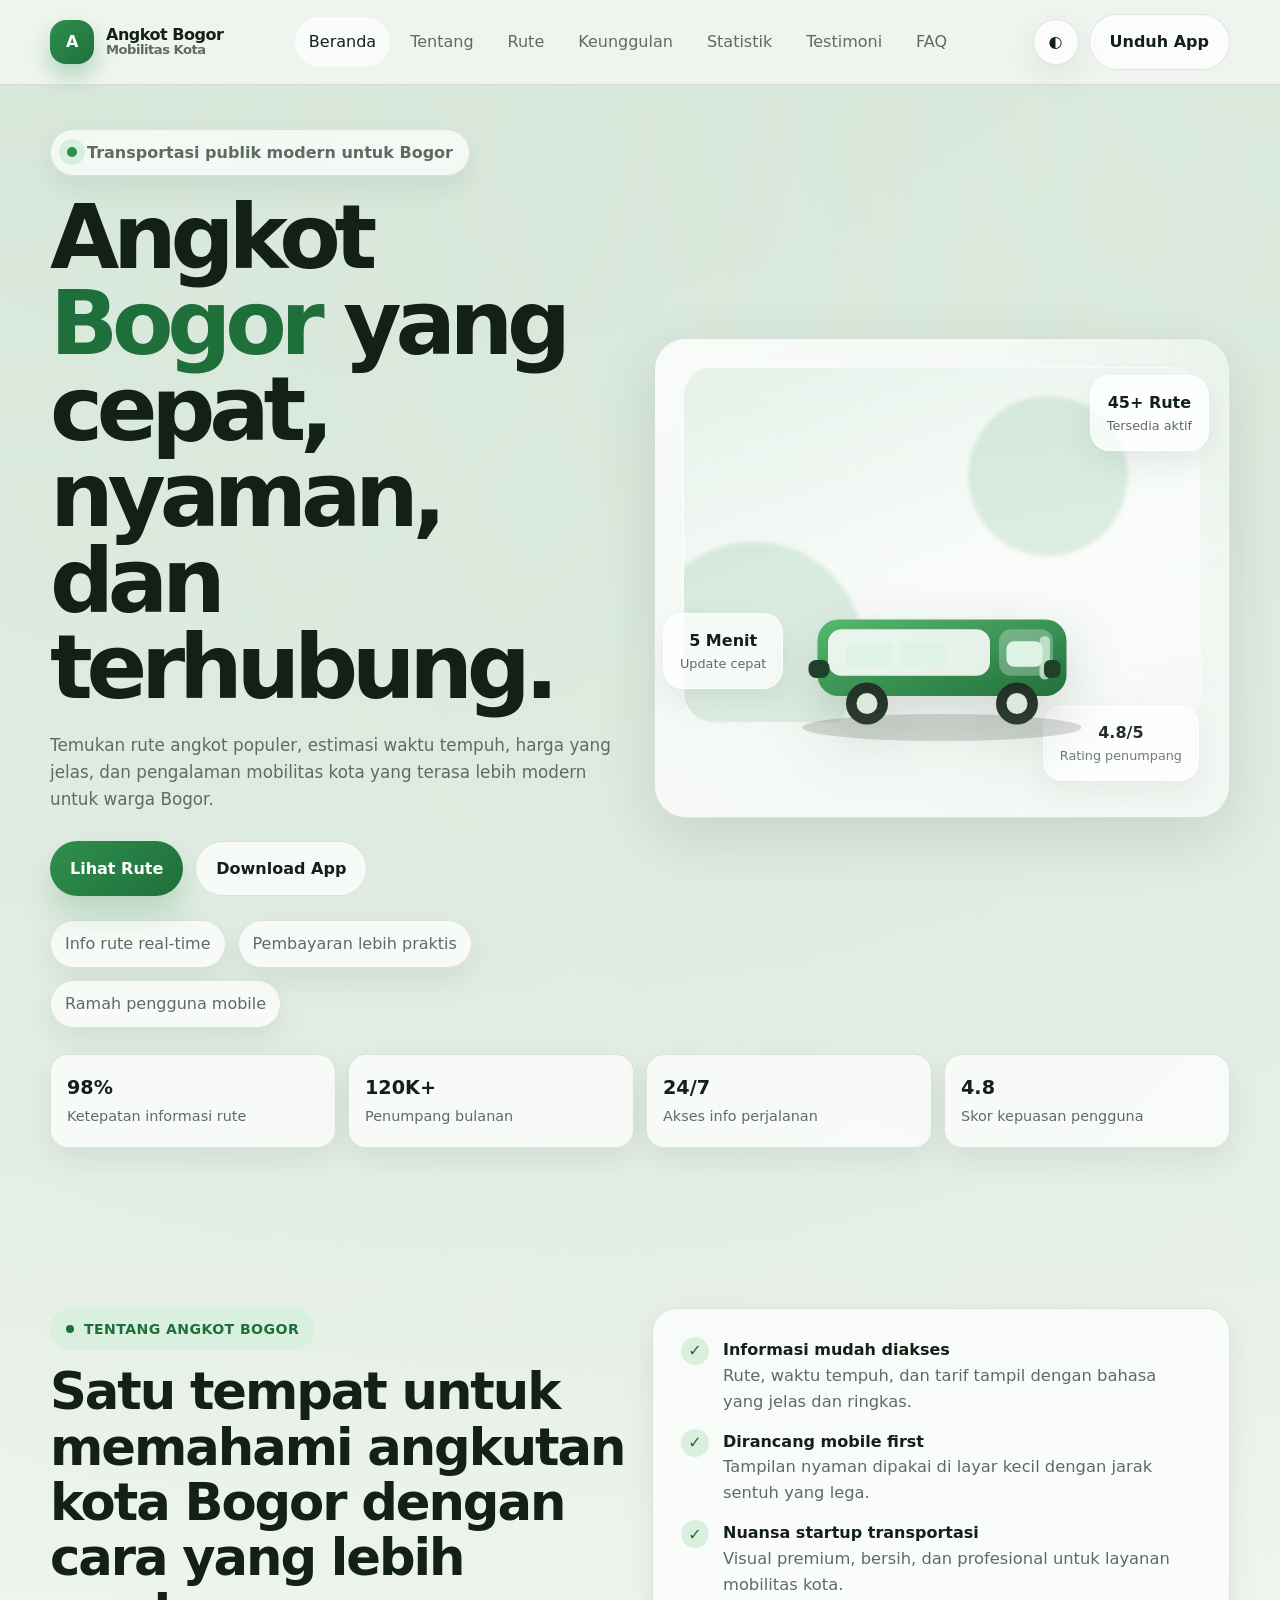
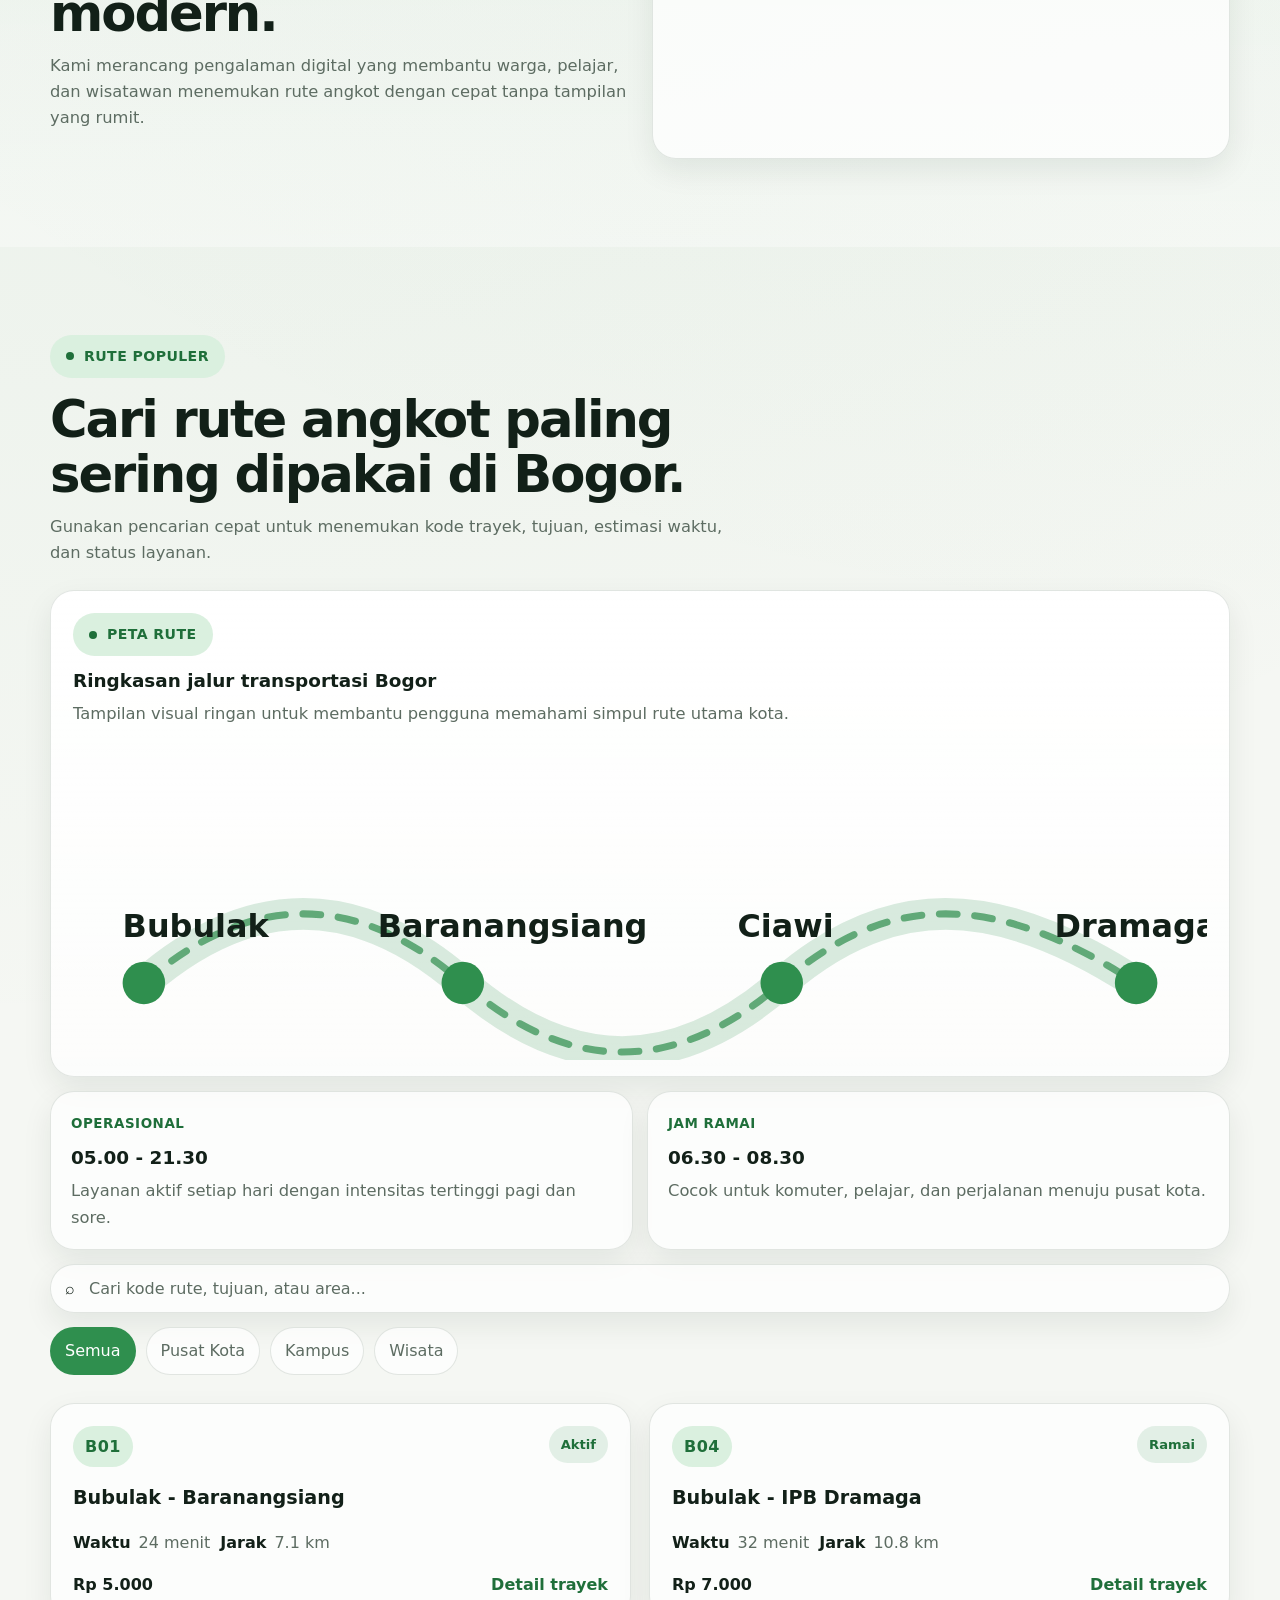
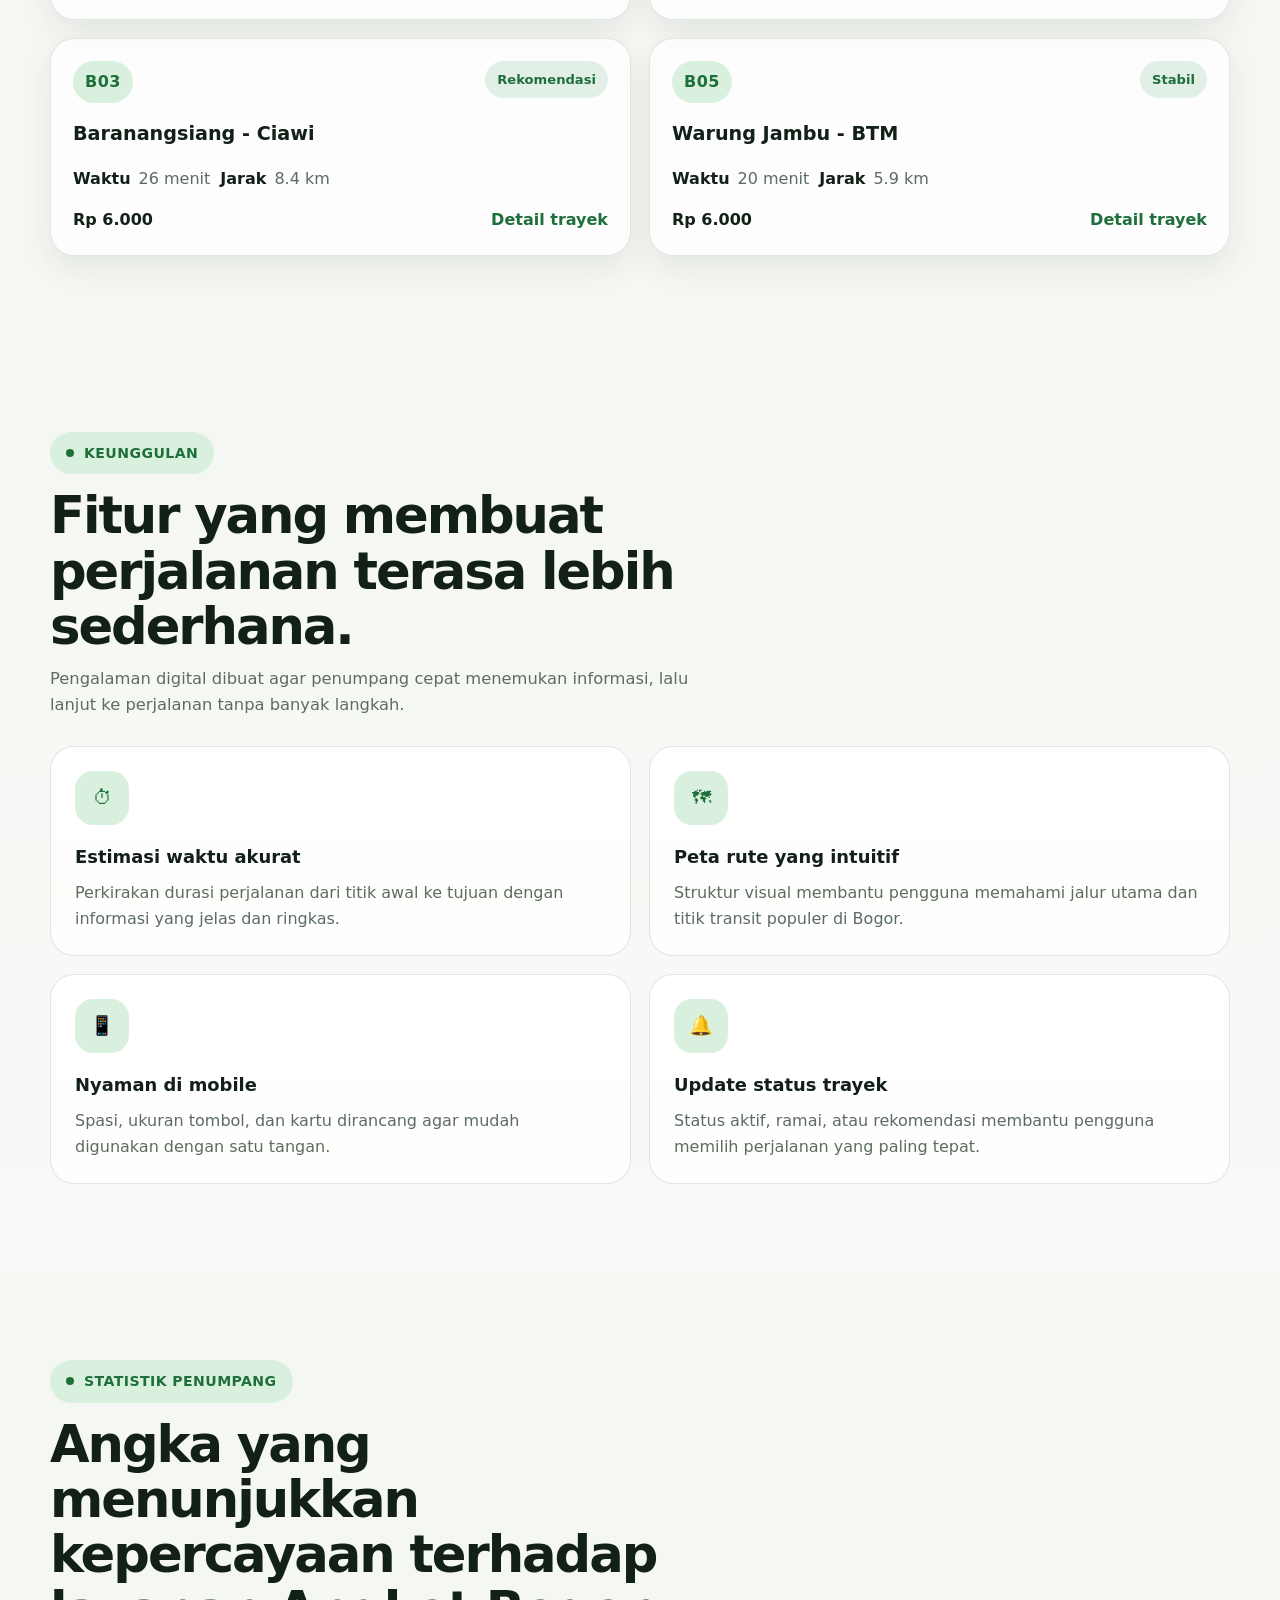
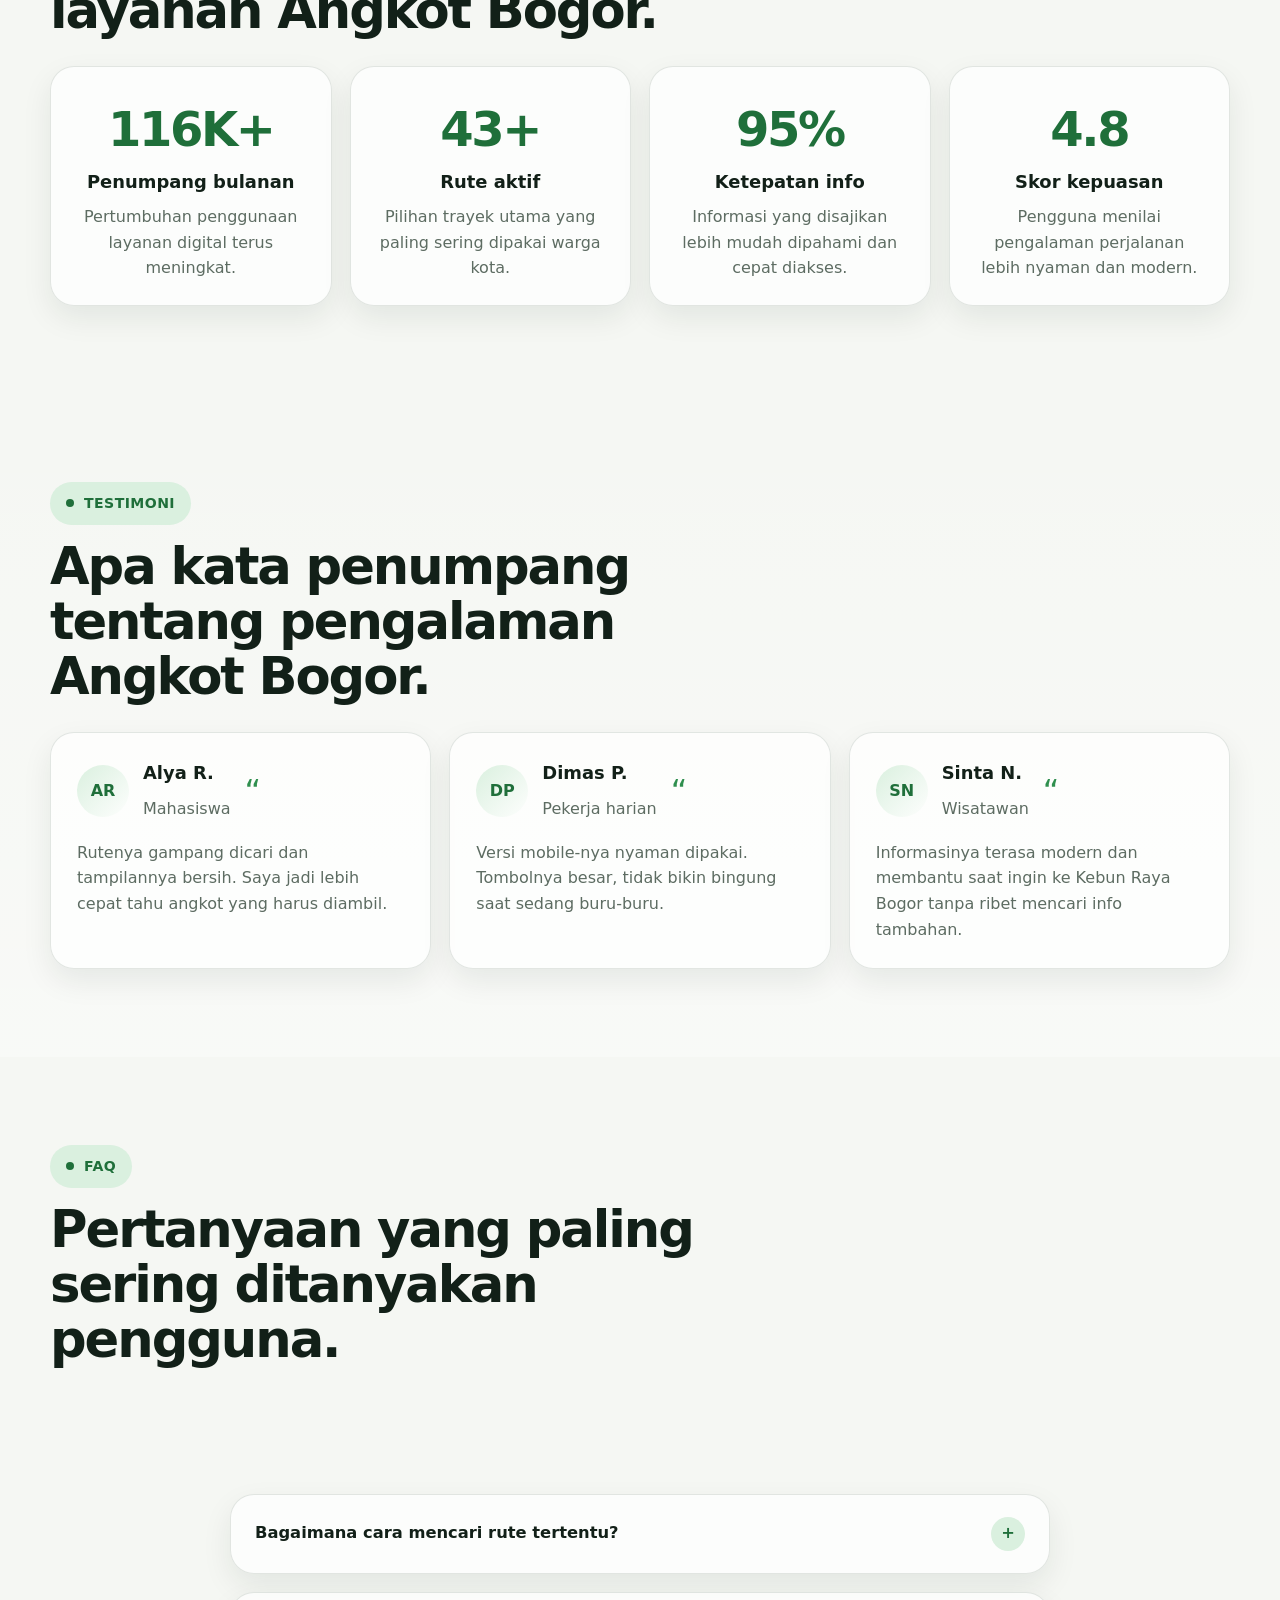
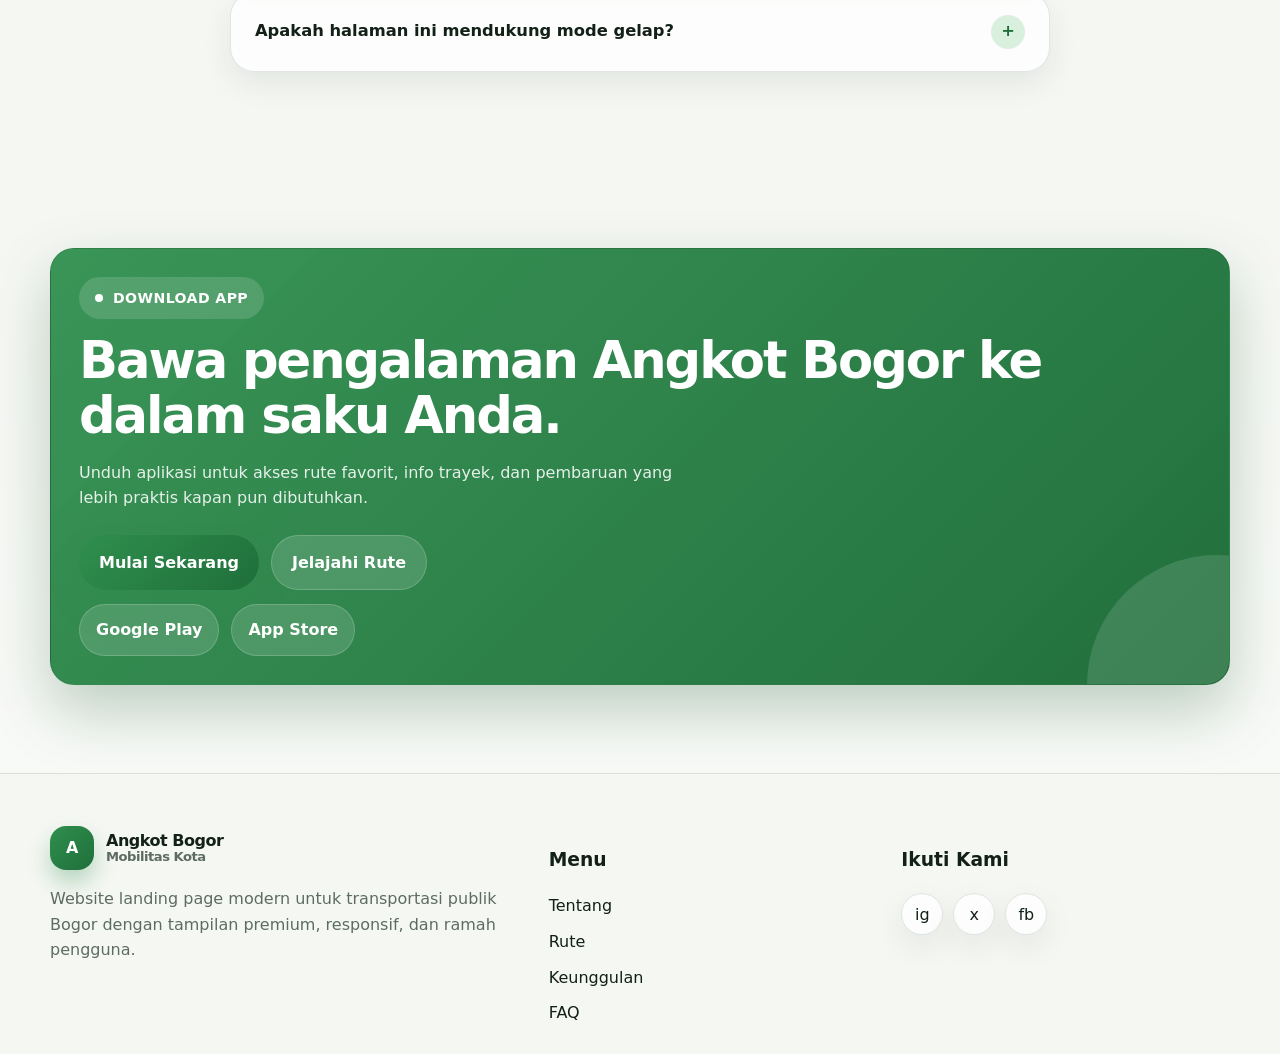
==== index.html @ b6f927ab "update project" ====
<!DOCTYPE html>
<html lang="id">
<head>
	<meta charset="UTF-8">
	<meta name="viewport" content="width=device-width, initial-scale=1.0">
	<meta name="description" content="Angkot Bogor - modern public transportation landing page with routes, features, testimonials, FAQ, and app download CTA.">
	<title>Angkot Bogor</title>
	<link rel="stylesheet" href="styles.css">
</head>
<body class="is-loading">
	<div class="loading-screen" data-loading-screen aria-hidden="true">
		<div class="loader" aria-label="Memuat halaman"><span></span></div>
	</div>

	<header class="site-header">
		<div class="container">
			<nav class="navbar" aria-label="Navigasi utama">
				<a class="brand" href="#home">
					<span class="brand-mark">A</span>
					<span class="brand-text"><span>Angkot Bogor</span><span>Mobilitas Kota</span></span>
				</a>

				<div class="nav-links" data-nav-links>
					<a href="#home">Beranda</a>
					<a href="#about">Tentang</a>
					<a href="#routes">Rute</a>
					<a href="#features">Keunggulan</a>
					<a href="#stats">Statistik</a>
					<a href="#testimonials">Testimoni</a>
					<a href="#faq">FAQ</a>
				</div>

				<div class="nav-actions">
					<button class="icon-button" type="button" data-theme-toggle aria-pressed="false" aria-label="Toggle dark mode">
						<span>◐</span>
					</button>
					<a class="secondary-button" href="#download">Unduh App</a>
					<button class="icon-button menu-toggle" type="button" data-menu-toggle aria-expanded="false" aria-label="Buka menu">
						<span>☰</span>
					</button>
				</div>
			</nav>
		</div>
	</header>

	<main>
		<section class="hero section" id="home">
			<div class="container hero-grid">
				<div class="hero-copy reveal" data-reveal>
					<div class="hero-badge">Transportasi publik modern untuk Bogor</div>
					<h1 class="hero-title" data-hero-title>Angkot <span class="accent">Bogor</span> yang cepat, nyaman, dan terhubung.</h1>
					<p class="hero-text" data-hero-copy>Temukan rute angkot populer, estimasi waktu tempuh, harga yang jelas, dan pengalaman mobilitas kota yang terasa lebih modern untuk warga Bogor.</p>
					<div class="hero-actions" data-hero-actions>
						<a class="primary-button" href="#routes">Lihat Rute</a>
						<a class="secondary-button" href="#download">Download App</a>
					</div>
					<ul class="hero-points">
						<li>Info rute real-time</li>
						<li>Pembayaran lebih praktis</li>
						<li>Ramah pengguna mobile</li>
					</ul>
				</div>

				<div class="hero-visual reveal" data-reveal>
					<div class="hero-card" data-hero-stage>
						<div class="hero-graphic"></div>
						<div class="hero-float one">
							<strong>45+ Rute</strong>
							<span>Tersedia aktif</span>
						</div>
						<div class="hero-float two">
							<strong>5 Menit</strong>
							<span>Update cepat</span>
						</div>
						<div class="hero-float three">
							<strong>4.8/5</strong>
							<span>Rating penumpang</span>
						</div>
						<svg class="hero-vehicle" viewBox="0 0 520 260" role="img" aria-label="Ilustrasi angkot Bogor modern">
							<defs>
								<linearGradient id="busBody" x1="0%" y1="0%" x2="100%" y2="100%">
									<stop offset="0%" stop-color="#56b86d" />
									<stop offset="100%" stop-color="#1f6f3a" />
								</linearGradient>
							</defs>
							<ellipse cx="260" cy="226" rx="186" ry="18" fill="rgba(13,26,18,0.16)" />
							<rect x="94" y="82" width="332" height="102" rx="28" fill="url(#busBody)" />
							<rect x="108" y="95" width="216" height="62" rx="18" fill="rgba(255,255,255,0.88)" />
							<rect x="336" y="95" width="72" height="62" rx="16" fill="rgba(255,255,255,0.28)" />
							<rect x="132" y="113" width="62" height="32" rx="8" fill="#dff3e4" />
							<rect x="204" y="113" width="62" height="32" rx="8" fill="#dff3e4" />
							<rect x="346" y="111" width="48" height="34" rx="10" fill="#dff3e4" />
							<rect x="390" y="104" width="14" height="58" rx="7" fill="#dff3e4" opacity="0.7" />
							<circle cx="160" cy="194" r="28" fill="#203024" />
							<circle cx="160" cy="194" r="14" fill="#dae8dc" />
							<circle cx="360" cy="194" r="28" fill="#203024" />
							<circle cx="360" cy="194" r="14" fill="#dae8dc" />
							<rect x="82" y="136" width="28" height="24" rx="10" fill="#20402a" />
							<rect x="396" y="136" width="22" height="24" rx="8" fill="#20402a" />
						</svg>
					</div>
				</div>
			</div>

			<div class="container">
				<div class="trust-strip reveal" data-reveal>
					<div class="trust-item"><strong>98%</strong><span>Ketepatan informasi rute</span></div>
					<div class="trust-item"><strong>120K+</strong><span>Penumpang bulanan</span></div>
					<div class="trust-item"><strong>24/7</strong><span>Akses info perjalanan</span></div>
					<div class="trust-item"><strong>4.8</strong><span>Skor kepuasan pengguna</span></div>
				</div>
			</div>
		</section>

		<section class="section section--soft" id="about">
			<div class="container grid-two">
				<div class="section-heading reveal" data-reveal>
					<span class="section-kicker">Tentang Angkot Bogor</span>
					<h2 class="section-title">Satu tempat untuk memahami angkutan kota Bogor dengan cara yang lebih modern.</h2>
					<p class="section-copy">Kami merancang pengalaman digital yang membantu warga, pelajar, dan wisatawan menemukan rute angkot dengan cepat tanpa tampilan yang rumit.</p>
				</div>

				<div class="about-panel reveal" data-reveal>
					<ul class="about-list">
						<li><span class="check">✓</span><div><strong>Informasi mudah diakses</strong><p class="section-copy">Rute, waktu tempuh, dan tarif tampil dengan bahasa yang jelas dan ringkas.</p></div></li>
						<li><span class="check">✓</span><div><strong>Dirancang mobile first</strong><p class="section-copy">Tampilan nyaman dipakai di layar kecil dengan jarak sentuh yang lega.</p></div></li>
						<li><span class="check">✓</span><div><strong>Nuansa startup transportasi</strong><p class="section-copy">Visual premium, bersih, dan profesional untuk layanan mobilitas kota.</p></div></li>
					</ul>
				</div>
			</div>
		</section>

		<section class="section" id="routes">
			<div class="container">
				<div class="section-header-row reveal" data-reveal>
					<div class="section-heading" style="margin-bottom: 0;">
						<span class="section-kicker">Rute Populer</span>
						<h2 class="section-title">Cari rute angkot paling sering dipakai di Bogor.</h2>
						<p class="section-copy">Gunakan pencarian cepat untuk menemukan kode trayek, tujuan, estimasi waktu, dan status layanan.</p>
					</div>
				</div>

				<div class="route-controls reveal" data-reveal>
					<div class="route-map-panel">
						<div class="route-map-copy">
							<span class="section-kicker">Peta Rute</span>
							<h3>Ringkasan jalur transportasi Bogor</h3>
							<p class="section-copy">Tampilan visual ringan untuk membantu pengguna memahami simpul rute utama kota.</p>
						</div>
						<svg class="route-map" viewBox="0 0 640 180" role="img" aria-label="Ringkasan jalur rute Angkot Bogor">
							<path d="M40 136 C100 84, 160 84, 220 136 S340 188, 400 136 S520 84, 600 136" fill="none" stroke="rgba(47,143,78,0.18)" stroke-width="18" stroke-linecap="round" />
							<path d="M40 136 C100 84, 160 84, 220 136 S340 188, 400 136 S520 84, 600 136" fill="none" stroke="rgba(47,143,78,0.7)" stroke-width="4" stroke-linecap="round" stroke-dasharray="10 10" />
							<circle cx="40" cy="136" r="12" fill="#2f8f4e" />
							<circle cx="220" cy="136" r="12" fill="#2f8f4e" />
							<circle cx="400" cy="136" r="12" fill="#2f8f4e" />
							<circle cx="600" cy="136" r="12" fill="#2f8f4e" />
							<text x="28" y="110" fill="currentColor" font-size="18" font-weight="700">Bubulak</text>
							<text x="172" y="110" fill="currentColor" font-size="18" font-weight="700">Baranangsiang</text>
							<text x="375" y="110" fill="currentColor" font-size="18" font-weight="700">Ciawi</text>
							<text x="554" y="110" fill="currentColor" font-size="18" font-weight="700">Dramaga</text>
						</svg>
					</div>
					<div class="schedule-strip">
						<div class="schedule-card">
							<span class="schedule-label">Operasional</span>
							<strong>05.00 - 21.30</strong>
							<p class="section-copy">Layanan aktif setiap hari dengan intensitas tertinggi pagi dan sore.</p>
						</div>
						<div class="schedule-card">
							<span class="schedule-label">Jam Ramai</span>
							<strong>06.30 - 08.30</strong>
							<p class="section-copy">Cocok untuk komuter, pelajar, dan perjalanan menuju pusat kota.</p>
						</div>
					</div>
					<label class="search-bar" for="route-search">
						<span aria-hidden="true">⌕</span>
						<input id="route-search" type="search" placeholder="Cari kode rute, tujuan, atau area..." data-route-search>
					</label>
					<div class="filter-pills" aria-label="Filter rute">
						<button class="filter-pill active" type="button" data-route-filter="all">Semua</button>
						<button class="filter-pill" type="button" data-route-filter="pusat">Pusat Kota</button>
						<button class="filter-pill" type="button" data-route-filter="kampus">Kampus</button>
						<button class="filter-pill" type="button" data-route-filter="wisata">Wisata</button>
					</div>
				</div>

				<div class="routes-grid">
					<article class="route-card reveal" data-reveal data-route-card data-route-category="pusat" data-route-keywords="b01 bubulak baranangsiang bogor pusat kota terminal kencana" data-route-code="B01" data-route-name="Bubulak - Baranangsiang" data-route-duration="24 menit" data-route-distance="7.1 km" data-route-price="Rp 5.000" data-route-status="Aktif" data-route-stops="Bubulak, Simpang Yasmin, Warung Jambu, Baranangsiang" data-route-hours="05.00 - 21.30">
						<div class="route-top">
							<span class="route-code">B01</span>
							<span class="route-status">Aktif</span>
						</div>
						<h3 class="route-title">Bubulak - Baranangsiang</h3>
						<div class="route-meta">
							<span><strong>Waktu</strong> 24 menit</span>
							<span><strong>Jarak</strong> 7.1 km</span>
						</div>
						<div class="route-footer">
							<span class="route-price">Rp 5.000</span>
							<button class="card-link route-detail-trigger" type="button" data-route-detail>Detail trayek</button>
						</div>
					</article>

					<article class="route-card reveal" data-reveal data-route-card data-route-category="kampus" data-route-keywords="b04 bubulak ipb dramaga kampus darmaga bogor" data-route-code="B04" data-route-name="Bubulak - IPB Dramaga" data-route-duration="32 menit" data-route-distance="10.8 km" data-route-price="Rp 7.000" data-route-status="Ramai" data-route-stops="Bubulak, Cifor, Dramaga, IPB Darmaga" data-route-hours="05.00 - 22.00">
						<div class="route-top">
							<span class="route-code">B04</span>
							<span class="route-status">Ramai</span>
						</div>
						<h3 class="route-title">Bubulak - IPB Dramaga</h3>
						<div class="route-meta">
							<span><strong>Waktu</strong> 32 menit</span>
							<span><strong>Jarak</strong> 10.8 km</span>
						</div>
						<div class="route-footer">
							<span class="route-price">Rp 7.000</span>
							<button class="card-link route-detail-trigger" type="button" data-route-detail>Detail trayek</button>
						</div>
					</article>

					<article class="route-card reveal" data-reveal data-route-card data-route-category="wisata" data-route-keywords="b03 baranangsiang ciawi bogor wisata tajur kebun raya" data-route-code="B03" data-route-name="Baranangsiang - Ciawi" data-route-duration="26 menit" data-route-distance="8.4 km" data-route-price="Rp 6.000" data-route-status="Rekomendasi" data-route-stops="Baranangsiang, Tajur, Sukasari, Ciawi" data-route-hours="05.30 - 21.00">
						<div class="route-top">
							<span class="route-code">B03</span>
							<span class="route-status">Rekomendasi</span>
						</div>
						<h3 class="route-title">Baranangsiang - Ciawi</h3>
						<div class="route-meta">
							<span><strong>Waktu</strong> 26 menit</span>
							<span><strong>Jarak</strong> 8.4 km</span>
						</div>
						<div class="route-footer">
							<span class="route-price">Rp 6.000</span>
							<button class="card-link route-detail-trigger" type="button" data-route-detail>Detail trayek</button>
						</div>
					</article>

					<article class="route-card reveal" data-reveal data-route-card data-route-category="pusat" data-route-keywords="b05 warung jambu btm pusat kota bogor tajur" data-route-code="B05" data-route-name="Warung Jambu - BTM" data-route-duration="20 menit" data-route-distance="5.9 km" data-route-price="Rp 6.000" data-route-status="Stabil" data-route-stops="Warung Jambu, Tegal Gundil, Suryakencana, BTM" data-route-hours="05.00 - 21.30">
						<div class="route-top">
							<span class="route-code">B05</span>
							<span class="route-status">Stabil</span>
						</div>
						<h3 class="route-title">Warung Jambu - BTM</h3>
						<div class="route-meta">
							<span><strong>Waktu</strong> 20 menit</span>
							<span><strong>Jarak</strong> 5.9 km</span>
						</div>
						<div class="route-footer">
							<span class="route-price">Rp 6.000</span>
							<button class="card-link route-detail-trigger" type="button" data-route-detail>Detail trayek</button>
						</div>
					</article>
				</div>
			</div>
		</section>

		<section class="section section--soft" id="features">
			<div class="container">
				<div class="section-heading reveal" data-reveal>
					<span class="section-kicker">Keunggulan</span>
					<h2 class="section-title">Fitur yang membuat perjalanan terasa lebih sederhana.</h2>
					<p class="section-copy">Pengalaman digital dibuat agar penumpang cepat menemukan informasi, lalu lanjut ke perjalanan tanpa banyak langkah.</p>
				</div>

				<div class="features-grid">
					<article class="feature-card reveal" data-reveal>
						<div class="feature-icon">⏱</div>
						<h3>Estimasi waktu akurat</h3>
						<p>Perkirakan durasi perjalanan dari titik awal ke tujuan dengan informasi yang jelas dan ringkas.</p>
					</article>
					<article class="feature-card reveal" data-reveal>
						<div class="feature-icon">🗺</div>
						<h3>Peta rute yang intuitif</h3>
						<p>Struktur visual membantu pengguna memahami jalur utama dan titik transit populer di Bogor.</p>
					</article>
					<article class="feature-card reveal" data-reveal>
						<div class="feature-icon">📱</div>
						<h3>Nyaman di mobile</h3>
						<p>Spasi, ukuran tombol, dan kartu dirancang agar mudah digunakan dengan satu tangan.</p>
					</article>
					<article class="feature-card reveal" data-reveal>
						<div class="feature-icon">🔔</div>
						<h3>Update status trayek</h3>
						<p>Status aktif, ramai, atau rekomendasi membantu pengguna memilih perjalanan yang paling tepat.</p>
					</article>
				</div>
			</div>
		</section>

		<section class="section" id="stats">
			<div class="container">
				<div class="section-heading reveal" data-reveal>
					<span class="section-kicker">Statistik Penumpang</span>
					<h2 class="section-title">Angka yang menunjukkan kepercayaan terhadap layanan Angkot Bogor.</h2>
				</div>

				<div class="stats-grid">
					<article class="stat-card reveal" data-reveal>
						<span class="stat-number" data-counter="120" data-suffix="K+">0</span>
						<h3>Penumpang bulanan</h3>
						<p class="stat-label">Pertumbuhan penggunaan layanan digital terus meningkat.</p>
					</article>
					<article class="stat-card reveal" data-reveal>
						<span class="stat-number" data-counter="45" data-suffix="+">0</span>
						<h3>Rute aktif</h3>
						<p class="stat-label">Pilihan trayek utama yang paling sering dipakai warga kota.</p>
					</article>
					<article class="stat-card reveal" data-reveal>
						<span class="stat-number" data-counter="98" data-suffix="%">0</span>
						<h3>Ketepatan info</h3>
						<p class="stat-label">Informasi yang disajikan lebih mudah dipahami dan cepat diakses.</p>
					</article>
					<article class="stat-card reveal" data-reveal>
						<span class="stat-number" data-counter="4" data-suffix=".8">0</span>
						<h3>Skor kepuasan</h3>
						<p class="stat-label">Pengguna menilai pengalaman perjalanan lebih nyaman dan modern.</p>
					</article>
				</div>
			</div>
		</section>

		<section class="section section--soft" id="testimonials">
			<div class="container">
				<div class="section-heading reveal" data-reveal>
					<span class="section-kicker">Testimoni</span>
					<h2 class="section-title">Apa kata penumpang tentang pengalaman Angkot Bogor.</h2>
				</div>

				<div class="testimonials-grid">
					<article class="testimonial-card reveal" data-reveal>
						<div class="testimonial-top">
							<div class="avatar">AR</div>
							<div>
								<h3>Alya R.</h3>
								<p>Mahasiswa</p>
							</div>
							<div class="quote-mark">“</div>
						</div>
						<p>Rutenya gampang dicari dan tampilannya bersih. Saya jadi lebih cepat tahu angkot yang harus diambil.</p>
					</article>

					<article class="testimonial-card reveal" data-reveal>
						<div class="testimonial-top">
							<div class="avatar">DP</div>
							<div>
								<h3>Dimas P.</h3>
								<p>Pekerja harian</p>
							</div>
							<div class="quote-mark">“</div>
						</div>
						<p>Versi mobile-nya nyaman dipakai. Tombolnya besar, tidak bikin bingung saat sedang buru-buru.</p>
					</article>

					<article class="testimonial-card reveal" data-reveal>
						<div class="testimonial-top">
							<div class="avatar">SN</div>
							<div>
								<h3>Sinta N.</h3>
								<p>Wisatawan</p>
							</div>
							<div class="quote-mark">“</div>
						</div>
						<p>Informasinya terasa modern dan membantu saat ingin ke Kebun Raya Bogor tanpa ribet mencari info tambahan.</p>
					</article>
				</div>
			</div>
		</section>

		<section class="section" id="faq">
			<div class="container">
				<div class="section-heading reveal" data-reveal>
					<span class="section-kicker">FAQ</span>
					<h2 class="section-title">Pertanyaan yang paling sering ditanyakan pengguna.</h2>
				</div>

				<div class="faq-grid">
					<div class="faq-item reveal" data-reveal data-faq-item>
						<button class="faq-trigger" type="button">
							<span>Apakah informasi rute ini cocok untuk pengguna baru?</span>
							<span class="faq-icon">+</span>
						</button>
						<div class="faq-content">
							<p>Ya, semua kartu rute dibuat ringkas dan mudah dibaca agar penumpang baru bisa langsung menemukan tujuan yang sesuai.</p>
						</div>
					</div>

					<div class="faq-item reveal" data-reveal data-faq-item>
						<button class="faq-trigger" type="button">
							<span>Bagaimana cara mencari rute tertentu?</span>
							<span class="faq-icon">+</span>
						</button>
						<div class="faq-content">
							<p>Gunakan kolom pencarian untuk mengetik kode trayek, nama tujuan, atau area yang ingin dituju.</p>
						</div>
					</div>

					<div class="faq-item reveal" data-reveal data-faq-item>
						<button class="faq-trigger" type="button">
							<span>Apakah halaman ini mendukung mode gelap?</span>
							<span class="faq-icon">+</span>
						</button>
						<div class="faq-content">
							<p>Ya, terdapat toggle mode gelap yang menyimpan pilihan pengguna agar tampilan tetap nyaman saat dibuka kembali.</p>
						</div>
					</div>
				</div>
			</div>
		</section>

		<section class="section section--soft" id="download">
			<div class="container">
				<div class="cta-card reveal" data-reveal>
					<span class="section-kicker" style="background: rgba(255,255,255,0.14); color: #fff;">Download App</span>
					<h2 class="section-title">Bawa pengalaman Angkot Bogor ke dalam saku Anda.</h2>
					<p>Unduh aplikasi untuk akses rute favorit, info trayek, dan pembaruan yang lebih praktis kapan pun dibutuhkan.</p>
					<div class="cta-actions">
						<a class="primary-button" href="#home">Mulai Sekarang</a>
						<a class="secondary-button" href="#routes">Jelajahi Rute</a>
					</div>
					<div class="cta-stores">
						<a class="store-button" href="https://play.google.com" target="_blank" rel="noreferrer">Google Play</a>
						<a class="store-button" href="https://www.apple.com/app-store/" target="_blank" rel="noreferrer">App Store</a>
					</div>
				</div>
			</div>
		</section>
	</main>

	<footer class="site-footer">
		<div class="container footer-grid">
			<div class="footer-brand">
				<a class="brand" href="#home">
					<span class="brand-mark">A</span>
					<span class="brand-text"><span>Angkot Bogor</span><span>Mobilitas Kota</span></span>
				</a>
				<p class="footer-note">Website landing page modern untuk transportasi publik Bogor dengan tampilan premium, responsif, dan ramah pengguna.</p>
			</div>

			<div>
				<h3>Menu</h3>
				<ul class="footer-links">
					<li><a href="#about">Tentang</a></li>
					<li><a href="#routes">Rute</a></li>
					<li><a href="#features">Keunggulan</a></li>
					<li><a href="#faq">FAQ</a></li>
				</ul>
			</div>

			<div>
				<h3>Ikuti Kami</h3>
				<ul class="social-links">
					<li><a href="https://instagram.com" target="_blank" rel="noreferrer" aria-label="Instagram">ig</a></li>
					<li><a href="https://x.com" target="_blank" rel="noreferrer" aria-label="X">x</a></li>
					<li><a href="https://facebook.com" target="_blank" rel="noreferrer" aria-label="Facebook">fb</a></li>
				</ul>
			</div>
		</div>
	</footer>

	<div class="route-modal" data-route-modal aria-hidden="true">
		<div class="route-modal-backdrop" data-route-modal-close></div>
		<div class="route-modal-panel" role="dialog" aria-modal="true" aria-labelledby="route-modal-title">
			<button class="route-modal-close" type="button" data-route-modal-close aria-label="Tutup detail trayek">×</button>
			<span class="route-modal-code" data-route-modal-code>B01</span>
			<h3 id="route-modal-title" data-route-modal-title>Bubulak - Baranangsiang</h3>
			<p class="section-copy" data-route-modal-summary>Trayek utama yang menghubungkan kawasan barat Bogor ke pusat mobilitas kota.</p>
			<div class="route-modal-grid">
				<div><span>Durasi</span><strong data-route-modal-duration>24 menit</strong></div>
				<div><span>Jarak</span><strong data-route-modal-distance>7.1 km</strong></div>
				<div><span>Tarif</span><strong data-route-modal-price>Rp 5.000</strong></div>
				<div><span>Operasional</span><strong data-route-modal-hours>05.00 - 21.30</strong></div>
			</div>
			<div class="route-modal-stops">
				<h4>Halte / titik populer</h4>
				<p data-route-modal-stops>Bubulak, Simpang Yasmin, Warung Jambu, Baranangsiang</p>
			</div>
			<a class="primary-button" href="#download">Lihat panduan lengkap</a>
		</div>
	</div>

	<button class="scroll-top" type="button" data-scroll-top aria-label="Kembali ke atas">↑</button>

	<script src="script.js"></script>
</body>
</html>
---- styles.css ----
/* Angkot Bogor landing page styles */

:root {
  --bg: #f5f7f3;
  --surface: rgba(255, 255, 255, 0.72);
  --surface-strong: #ffffff;
  --surface-soft: #eef3ea;
  --line: rgba(26, 57, 38, 0.12);
  --text: #122018;
  --muted: #5d6c62;
  --green: #2f8f4e;
  --green-strong: #1f6f3a;
  --green-soft: #daf0df;
  --shadow: 0 20px 60px rgba(16, 40, 24, 0.12);
  --shadow-soft: 0 12px 30px rgba(16, 40, 24, 0.08);
  --radius-xl: 32px;
  --radius-lg: 24px;
  --radius-md: 18px;
  --radius-sm: 14px;
  --container: 1180px;
  --transition: 240ms cubic-bezier(.2,.8,.2,1);
}

[data-theme="dark"] {
  --bg: #0f1712;
  --surface: rgba(17, 26, 20, 0.74);
  --surface-strong: #142017;
  --surface-soft: #18251c;
  --line: rgba(255, 255, 255, 0.08);
  --text: #eef5ef;
  --muted: #a6b4aa;
  --green: #53c36f;
  --green-strong: #2ca54b;
  --green-soft: rgba(83, 195, 111, 0.14);
  --shadow: 0 20px 60px rgba(0, 0, 0, 0.34);
  --shadow-soft: 0 12px 30px rgba(0, 0, 0, 0.24);
}

* {
  box-sizing: border-box;
}

html {
  scroll-behavior: smooth;
}

body {
  margin: 0;
  font-family: Inter, "Segoe UI", system-ui, -apple-system, BlinkMacSystemFont, sans-serif;
  color: var(--text);
  background:
    radial-gradient(circle at top left, rgba(47, 143, 78, 0.12), transparent 35%),
    radial-gradient(circle at top right, rgba(47, 143, 78, 0.08), transparent 30%),
    var(--bg);
  line-height: 1.6;
  overflow-x: hidden;
}

body.is-loading {
  overflow: hidden;
}

img {
  max-width: 100%;
  display: block;
}

button,
input,
a {
  font: inherit;
}

button {
  border: 0;
  cursor: pointer;
}

a {
  color: inherit;
  text-decoration: none;
}

.container {
  width: min(100% - 32px, var(--container));
  margin-inline: auto;
}

.section {
  padding: 88px 0;
  scroll-margin-top: 110px;
}

.section--soft {
  background: linear-gradient(180deg, transparent, rgba(255, 255, 255, 0.35));
}

.section-heading {
  max-width: 680px;
  margin-bottom: 28px;
}

.section-kicker {
  display: inline-flex;
  align-items: center;
  gap: 10px;
  padding: 10px 16px;
  border-radius: 999px;
  background: var(--green-soft);
  color: var(--green-strong);
  font-size: 0.88rem;
  font-weight: 700;
  letter-spacing: 0.03em;
  text-transform: uppercase;
}

.section-kicker::before {
  content: "";
  width: 8px;
  height: 8px;
  border-radius: 999px;
  background: currentColor;
}

.section-title {
  margin: 14px 0 12px;
  font-size: clamp(2rem, 4vw, 3.4rem);
  line-height: 1.08;
  letter-spacing: -0.04em;
}

.section-copy {
  margin: 0;
  color: var(--muted);
  font-size: 1.02rem;
}

.site-header {
  position: sticky;
  top: 0;
  z-index: 100;
  padding: 14px 0;
  backdrop-filter: blur(18px);
  -webkit-backdrop-filter: blur(18px);
  background: color-mix(in srgb, var(--bg) 82%, transparent);
  border-bottom: 1px solid var(--line);
}

.navbar {
  display: flex;
  align-items: center;
  justify-content: space-between;
  gap: 16px;
}

.brand {
  display: inline-flex;
  align-items: center;
  gap: 12px;
  font-weight: 800;
  letter-spacing: -0.03em;
}

.brand-mark {
  width: 44px;
  height: 44px;
  border-radius: 16px;
  display: grid;
  place-items: center;
  color: #fff;
  background: linear-gradient(135deg, var(--green), var(--green-strong));
  box-shadow: 0 12px 22px rgba(47, 143, 78, 0.32);
}

.brand-text {
  display: flex;
  flex-direction: column;
  line-height: 1.1;
}

.brand-text span:last-child {
  color: var(--muted);
  font-size: 0.82rem;
  font-weight: 600;
}

.nav-links {
  display: flex;
  align-items: center;
  gap: 6px;
}

.nav-links a {
  position: relative;
  padding: 12px 14px;
  border-radius: 999px;
  color: var(--muted);
  transition: color var(--transition), background var(--transition), transform var(--transition);
}

.nav-links a:hover,
.nav-links a.active {
  color: var(--text);
  background: var(--surface);
}

.nav-actions {
  display: flex;
  align-items: center;
  gap: 10px;
}

.icon-button,
.primary-button,
.secondary-button {
  display: inline-flex;
  align-items: center;
  justify-content: center;
  gap: 10px;
  border-radius: 999px;
  transition: transform var(--transition), box-shadow var(--transition), background var(--transition), color var(--transition), border-color var(--transition);
}

.icon-button {
  width: 46px;
  height: 46px;
  border: 1px solid var(--line);
  background: var(--surface);
  color: var(--text);
  box-shadow: var(--shadow-soft);
}

.primary-button,
.secondary-button {
  padding: 14px 20px;
  font-weight: 700;
}

.primary-button {
  color: #fff;
  background: linear-gradient(135deg, var(--green), var(--green-strong));
  box-shadow: 0 18px 30px rgba(47, 143, 78, 0.22);
}

.secondary-button {
  border: 1px solid var(--line);
  background: var(--surface);
  color: var(--text);
}

.icon-button:hover,
.primary-button:hover,
.secondary-button:hover,
.card-link:hover,
.faq-trigger:hover {
  transform: translateY(-2px);
}

.menu-toggle {
  display: none;
}

.hero {
  position: relative;
  padding: 44px 0 72px;
}

.hero-grid {
  display: grid;
  gap: 28px;
  align-items: center;
}

.hero-copy {
  position: relative;
  z-index: 1;
}

.hero-badge {
  display: inline-flex;
  align-items: center;
  gap: 10px;
  margin-bottom: 18px;
  padding: 10px 16px;
  border-radius: 999px;
  background: var(--surface);
  border: 1px solid var(--line);
  box-shadow: var(--shadow-soft);
  color: var(--muted);
  font-weight: 600;
}

.hero-badge::before {
  content: "";
  width: 10px;
  height: 10px;
  border-radius: 50%;
  background: var(--green);
  box-shadow: 0 0 0 8px var(--green-soft);
}

.hero-title {
  margin: 0;
  font-size: clamp(2.7rem, 8vw, 5.6rem);
  line-height: 0.96;
  letter-spacing: -0.07em;
  max-width: 10ch;
}

.hero-title .accent {
  color: var(--green-strong);
}

.hero-text {
  max-width: 58ch;
  margin: 22px 0 28px;
  color: var(--muted);
  font-size: 1.05rem;
}

.hero-actions {
  display: flex;
  flex-wrap: wrap;
  gap: 12px;
  margin-bottom: 24px;
}

.hero-points {
  display: flex;
  flex-wrap: wrap;
  gap: 12px;
  margin: 0;
  padding: 0;
  list-style: none;
}

.hero-points li {
  padding: 10px 14px;
  border-radius: 999px;
  background: var(--surface);
  border: 1px solid var(--line);
  color: var(--muted);
  box-shadow: var(--shadow-soft);
}

.hero-visual {
  position: relative;
  min-height: 480px;
}

.hero-card {
  position: relative;
  overflow: hidden;
  min-height: 480px;
  border-radius: var(--radius-xl);
  padding: 26px;
  background:
    linear-gradient(145deg, rgba(255, 255, 255, 0.82), rgba(255, 255, 255, 0.52)),
    radial-gradient(circle at top right, rgba(47, 143, 78, 0.18), transparent 34%);
  border: 1px solid var(--line);
  box-shadow: var(--shadow);
}

[data-theme="dark"] .hero-card {
  background:
    linear-gradient(145deg, rgba(20, 32, 23, 0.9), rgba(20, 32, 23, 0.68)),
    radial-gradient(circle at top right, rgba(83, 195, 111, 0.16), transparent 34%);
}

.hero-card::after {
  content: "";
  position: absolute;
  inset: 0;
  background-image: linear-gradient(transparent 72%, rgba(255, 255, 255, 0.2) 100%);
  pointer-events: none;
}

.hero-graphic {
  position: absolute;
  inset: 28px 28px 94px;
  border-radius: 30px;
  background:
    linear-gradient(160deg, rgba(47, 143, 78, 0.12), transparent 58%),
    linear-gradient(180deg, rgba(255, 255, 255, 0.8), rgba(255, 255, 255, 0.35));
  border: 1px solid rgba(255, 255, 255, 0.34);
  overflow: hidden;
}

[data-theme="dark"] .hero-graphic {
  background:
    linear-gradient(160deg, rgba(83, 195, 111, 0.12), transparent 58%),
    linear-gradient(180deg, rgba(20, 32, 23, 0.92), rgba(20, 32, 23, 0.34));
}

.hero-graphic::before,
.hero-graphic::after {
  content: "";
  position: absolute;
  border-radius: 999px;
  background: rgba(47, 143, 78, 0.14);
  filter: blur(2px);
  animation: float 8s ease-in-out infinite;
}

.hero-graphic::before {
  width: 160px;
  height: 160px;
  right: 14%;
  top: 8%;
}

.hero-graphic::after {
  width: 220px;
  height: 220px;
  left: -40px;
  bottom: -40px;
  animation-delay: -2.2s;
}

.hero-vehicle {
  position: absolute;
  left: 50%;
  bottom: 64px;
  width: min(100%, 390px);
  transform: translateX(-50%);
  filter: drop-shadow(0 18px 28px rgba(10, 30, 16, 0.16));
  animation: drift 7s ease-in-out infinite;
}

.hero-float {
  position: absolute;
  display: grid;
  place-items: center;
  border-radius: 20px;
  padding: 14px 16px;
  background: rgba(255, 255, 255, 0.76);
  border: 1px solid rgba(255, 255, 255, 0.7);
  box-shadow: var(--shadow-soft);
  animation: float 6s ease-in-out infinite;
}

[data-theme="dark"] .hero-float {
  background: rgba(20, 32, 23, 0.8);
  border-color: rgba(255, 255, 255, 0.08);
}

.hero-float strong {
  font-size: 1rem;
}

.hero-float span {
  color: var(--muted);
  font-size: 0.8rem;
}

.hero-float.one {
  top: 36px;
  right: 20px;
}

.hero-float.two {
  left: 8px;
  bottom: 128px;
  animation-delay: -1.6s;
}

.hero-float.three {
  right: 30px;
  bottom: 36px;
  animation-delay: -3s;
}

.trust-strip {
  margin-top: 26px;
  display: grid;
  gap: 12px;
  grid-template-columns: repeat(4, minmax(0, 1fr));
}

.trust-item {
  padding: 18px 16px;
  border-radius: var(--radius-md);
  background: var(--surface);
  border: 1px solid var(--line);
  box-shadow: var(--shadow-soft);
}

.trust-item strong {
  display: block;
  font-size: 1.2rem;
}

.trust-item span {
  color: var(--muted);
  font-size: 0.9rem;
}

.grid-two {
  display: grid;
  gap: 24px;
}

.about-panel,
.feature-panel,
.testimonial-card,
.cta-card,
.route-card,
.stat-card,
.faq-item,
.search-bar {
  border-radius: var(--radius-lg);
  background: var(--surface);
  border: 1px solid var(--line);
  box-shadow: var(--shadow-soft);
}

.about-panel,
.feature-panel,
.cta-card {
  padding: 28px;
}

.about-list,
.feature-list,
.footer-links,
.social-links {
  list-style: none;
  margin: 0;
  padding: 0;
}

.about-list {
  display: grid;
  gap: 14px;
}

.about-list li {
  display: flex;
  gap: 14px;
  align-items: flex-start;
}

.about-list .check {
  width: 28px;
  height: 28px;
  border-radius: 50%;
  display: grid;
  place-items: center;
  flex: 0 0 28px;
  background: var(--green-soft);
  color: var(--green-strong);
}

.section-header-row {
  display: flex;
  justify-content: space-between;
  align-items: end;
  gap: 20px;
  margin-bottom: 24px;
}

.route-controls {
  display: grid;
  gap: 14px;
  margin-bottom: 28px;
}

.schedule-strip {
  display: grid;
  gap: 14px;
  grid-template-columns: repeat(2, minmax(0, 1fr));
}

.schedule-card {
  padding: 18px 20px;
  border-radius: var(--radius-lg);
  background: var(--surface);
  border: 1px solid var(--line);
  box-shadow: var(--shadow-soft);
}

.schedule-label {
  display: inline-block;
  margin-bottom: 8px;
  color: var(--green-strong);
  font-size: 0.84rem;
  font-weight: 800;
  letter-spacing: 0.04em;
  text-transform: uppercase;
}

.schedule-card strong {
  display: block;
  margin-bottom: 6px;
  font-size: 1.15rem;
}

.route-map-panel {
  display: grid;
  gap: 14px;
  padding: 22px 22px 16px;
  border-radius: var(--radius-lg);
  background: linear-gradient(180deg, var(--surface-strong), var(--surface));
  border: 1px solid var(--line);
  box-shadow: var(--shadow-soft);
}

.route-map-copy h3 {
  margin: 10px 0 6px;
  font-size: 1.15rem;
}

.route-map {
  width: 100%;
  height: auto;
  color: var(--text);
}

.search-bar {
  display: flex;
  align-items: center;
  gap: 12px;
  padding: 10px 14px;
}

.search-bar input {
  width: 100%;
  border: 0;
  outline: none;
  background: transparent;
  color: var(--text);
}

.search-bar input::placeholder {
  color: var(--muted);
}

.filter-pills {
  display: flex;
  flex-wrap: wrap;
  gap: 10px;
}

.filter-pill {
  padding: 10px 14px;
  border-radius: 999px;
  background: var(--surface);
  border: 1px solid var(--line);
  color: var(--muted);
  transition: all var(--transition);
}

.filter-pill.active {
  background: var(--green);
  color: #fff;
  border-color: transparent;
}

.routes-grid,
.features-grid,
.stats-grid,
.testimonials-grid,
.faq-grid {
  display: grid;
  gap: 18px;
}

.route-card {
  padding: 22px;
  display: grid;
  gap: 16px;
  transition: transform var(--transition), box-shadow var(--transition), border-color var(--transition);
}

.route-card:hover,
.testimonial-card:hover,
.feature-card:hover,
.stat-card:hover {
  transform: translateY(-6px);
  box-shadow: 0 24px 50px rgba(16, 40, 24, 0.14);
}

.route-top {
  display: flex;
  align-items: flex-start;
  justify-content: space-between;
  gap: 16px;
}

.route-code {
  display: inline-flex;
  align-items: center;
  gap: 8px;
  padding: 8px 12px;
  border-radius: 999px;
  background: var(--green-soft);
  color: var(--green-strong);
  font-weight: 800;
  letter-spacing: 0.03em;
}

.route-status {
  padding: 8px 12px;
  border-radius: 999px;
  font-size: 0.82rem;
  font-weight: 700;
  background: rgba(47, 143, 78, 0.12);
  color: var(--green-strong);
}

.route-title {
  margin: 0;
  font-size: 1.2rem;
}

.route-meta {
  display: flex;
  flex-wrap: wrap;
  gap: 10px;
  color: var(--muted);
}

.route-meta span {
  display: inline-flex;
  align-items: center;
  gap: 8px;
}

.route-meta strong {
  color: var(--text);
}

.route-footer {
  display: flex;
  align-items: center;
  justify-content: space-between;
  gap: 14px;
}

.route-price {
  display: inline-flex;
  align-items: center;
  gap: 8px;
  font-weight: 800;
}

.card-link {
  color: var(--green-strong);
  font-weight: 700;
  background: transparent;
  padding: 0;
}

.route-detail-trigger {
  text-align: left;
}

.feature-card {
  padding: 24px;
  background: linear-gradient(180deg, var(--surface-strong), var(--surface));
  border: 1px solid var(--line);
  border-radius: var(--radius-lg);
  transition: transform var(--transition), box-shadow var(--transition);
}

.feature-icon {
  width: 54px;
  height: 54px;
  border-radius: 18px;
  display: grid;
  place-items: center;
  background: var(--green-soft);
  color: var(--green-strong);
  margin-bottom: 18px;
  font-size: 1.2rem;
}

.feature-card h3,
.stat-card h3,
.testimonial-card h3 {
  margin: 0 0 8px;
  font-size: 1.12rem;
}

.feature-card p,
.stat-card p,
.testimonial-card p,
.faq-content p {
  margin: 0;
  color: var(--muted);
}

.stats-grid {
  grid-template-columns: repeat(4, minmax(0, 1fr));
}

.stat-card {
  padding: 24px;
  text-align: center;
}

.stat-number {
  display: block;
  font-size: clamp(2rem, 4vw, 3rem);
  font-weight: 800;
  letter-spacing: -0.05em;
  color: var(--green-strong);
}

.stat-label {
  margin-top: 4px;
  color: var(--muted);
}

.testimonials-grid {
  grid-template-columns: repeat(3, minmax(0, 1fr));
}

.testimonial-card {
  padding: 26px;
}

.testimonial-top {
  display: flex;
  align-items: center;
  gap: 14px;
  margin-bottom: 18px;
}

.avatar {
  width: 52px;
  height: 52px;
  border-radius: 50%;
  display: grid;
  place-items: center;
  background: linear-gradient(135deg, var(--green-soft), rgba(255, 255, 255, 0.4));
  color: var(--green-strong);
  font-weight: 800;
}

.quote-mark {
  color: var(--green);
  font-size: 2rem;
  line-height: 1;
}

.faq-grid {
  max-width: 820px;
}

.faq-item {
  overflow: hidden;
}

.faq-trigger {
  width: 100%;
  padding: 22px 24px;
  display: flex;
  align-items: center;
  justify-content: space-between;
  gap: 18px;
  background: transparent;
  color: var(--text);
  text-align: left;
}

.faq-trigger span {
  font-weight: 700;
  font-size: 1.02rem;
}

.faq-icon {
  flex: 0 0 auto;
  width: 34px;
  height: 34px;
  border-radius: 50%;
  display: grid;
  place-items: center;
  background: var(--green-soft);
  color: var(--green-strong);
  transition: transform var(--transition);
}

.faq-item.open .faq-icon {
  transform: rotate(45deg);
}

.faq-content {
  max-height: 0;
  overflow: hidden;
  transition: max-height 300ms ease, padding 300ms ease;
}

.faq-content p {
  padding: 0 24px 22px;
}

.faq-item.open .faq-content {
  max-height: 220px;
}

.cta-card {
  position: relative;
  overflow: hidden;
  background:
    linear-gradient(135deg, rgba(47, 143, 78, 0.95), rgba(25, 106, 53, 0.96));
  color: #fff;
  box-shadow: 0 26px 60px rgba(21, 84, 42, 0.26);
}

.cta-card::after {
  content: "";
  position: absolute;
  inset: auto -10% -30% auto;
  width: 260px;
  height: 260px;
  border-radius: 50%;
  background: rgba(255, 255, 255, 0.12);
}

.cta-card p {
  max-width: 62ch;
  color: rgba(255, 255, 255, 0.88);
}

.cta-actions {
  display: flex;
  flex-wrap: wrap;
  gap: 12px;
  margin-top: 24px;
}

.cta-stores {
  display: flex;
  flex-wrap: wrap;
  gap: 12px;
  margin-top: 14px;
}

.store-button {
  padding: 12px 16px;
  border-radius: 999px;
  background: rgba(255, 255, 255, 0.14);
  color: #fff;
  border: 1px solid rgba(255, 255, 255, 0.18);
  font-weight: 700;
}

.cta-card .secondary-button {
  background: rgba(255, 255, 255, 0.14);
  color: #fff;
  border-color: rgba(255, 255, 255, 0.18);
}

.site-footer {
  padding: 52px 0 28px;
  border-top: 1px solid var(--line);
}

.footer-grid {
  display: grid;
  gap: 24px;
}

.footer-brand p,
.footer-note {
  color: var(--muted);
}

.footer-links,
.social-links {
  display: grid;
  gap: 10px;
}

.social-links {
  grid-auto-flow: column;
  justify-content: start;
}

.social-links a {
  width: 42px;
  height: 42px;
  border-radius: 50%;
  display: grid;
  place-items: center;
  background: var(--surface);
  border: 1px solid var(--line);
  box-shadow: var(--shadow-soft);
}

.scroll-top {
  position: fixed;
  right: 18px;
  bottom: 18px;
  width: 48px;
  height: 48px;
  border-radius: 50%;
  background: linear-gradient(135deg, var(--green), var(--green-strong));
  color: #fff;
  box-shadow: 0 18px 30px rgba(47, 143, 78, 0.24);
  opacity: 0;
  pointer-events: none;
  transform: translateY(14px);
  transition: opacity var(--transition), transform var(--transition);
}

.scroll-top.visible {
  opacity: 1;
  pointer-events: auto;
  transform: translateY(0);
}

.route-modal {
  position: fixed;
  inset: 0;
  z-index: 130;
  display: grid;
  place-items: center;
  padding: 20px;
  opacity: 0;
  pointer-events: none;
  transition: opacity var(--transition);
}

.route-modal.open {
  opacity: 1;
  pointer-events: auto;
}

.route-modal-backdrop {
  position: absolute;
  inset: 0;
  background: rgba(7, 16, 10, 0.58);
  backdrop-filter: blur(8px);
}

.route-modal-panel {
  position: relative;
  z-index: 1;
  width: min(100%, 560px);
  padding: 28px;
  border-radius: 28px;
  background: var(--surface-strong);
  border: 1px solid var(--line);
  box-shadow: var(--shadow);
}

.route-modal-close {
  position: absolute;
  top: 16px;
  right: 16px;
  width: 42px;
  height: 42px;
  border-radius: 50%;
  background: var(--surface);
  color: var(--text);
  border: 1px solid var(--line);
}

.route-modal-code {
  display: inline-flex;
  margin-bottom: 12px;
  padding: 8px 12px;
  border-radius: 999px;
  background: var(--green-soft);
  color: var(--green-strong);
  font-weight: 800;
}

.route-modal-panel h3 {
  margin: 0 0 12px;
  font-size: clamp(1.6rem, 3vw, 2.2rem);
  letter-spacing: -0.04em;
}

.route-modal-grid {
  display: grid;
  gap: 12px;
  grid-template-columns: repeat(2, minmax(0, 1fr));
  margin: 22px 0;
}

.route-modal-grid div,
.route-modal-stops {
  padding: 16px;
  border-radius: 18px;
  background: var(--surface);
  border: 1px solid var(--line);
}

.route-modal-grid span,
.route-modal-stops h4 {
  display: block;
  margin-bottom: 6px;
  color: var(--muted);
  font-size: 0.86rem;
  font-weight: 700;
  text-transform: uppercase;
}

.route-modal-grid strong {
  font-size: 1.02rem;
}

body.modal-open {
  overflow: hidden;
}

.reveal {
  opacity: 0;
  transform: translateY(30px);
  transition: opacity 700ms ease, transform 700ms ease;
}

.reveal.is-visible {
  opacity: 1;
  transform: translateY(0);
}

.loading-screen {
  position: fixed;
  inset: 0;
  z-index: 999;
  display: grid;
  place-items: center;
  background: var(--bg);
  transition: opacity 400ms ease, visibility 400ms ease;
}

.loading-screen.hidden {
  opacity: 0;
  visibility: hidden;
  pointer-events: none;
}

.loader {
  width: 86px;
  height: 86px;
  position: relative;
}

.loader::before,
.loader::after {
  content: "";
  position: absolute;
  inset: 0;
  border-radius: 50%;
  border: 4px solid rgba(47, 143, 78, 0.16);
}

.loader::after {
  border-top-color: var(--green);
  animation: spin 1s linear infinite;
}

.loader span {
  position: absolute;
  inset: 18px;
  border-radius: 24px;
  background: linear-gradient(135deg, var(--green), var(--green-strong));
  animation: pulse 1.4s ease-in-out infinite;
}

.no-data {
  padding: 22px;
  color: var(--muted);
  text-align: center;
}

@keyframes spin {
  to {
    transform: rotate(360deg);
  }
}

@keyframes pulse {
  0%, 100% {
    transform: scale(0.9);
    opacity: 0.78;
  }
  50% {
    transform: scale(1);
    opacity: 1;
  }
}

@keyframes float {
  0%, 100% {
    transform: translate3d(0, 0, 0);
  }
  50% {
    transform: translate3d(0, -12px, 0);
  }
}

@keyframes drift {
  0%, 100% {
    transform: translateX(-50%) translateY(0);
  }
  50% {
    transform: translateX(-50%) translateY(-10px);
  }
}

@media (min-width: 768px) {
  .hero-grid,
  .grid-two {
    grid-template-columns: repeat(2, minmax(0, 1fr));
  }

  .routes-grid {
    grid-template-columns: repeat(2, minmax(0, 1fr));
  }

  .features-grid {
    grid-template-columns: repeat(2, minmax(0, 1fr));
  }

  .faq-grid {
    margin-left: auto;
    margin-right: auto;
  }

  .footer-grid {
    grid-template-columns: 1.3fr 0.9fr 0.9fr;
    align-items: start;
  }
}

@media (max-width: 1023px) {
  .nav-links {
    position: absolute;
    top: calc(100% + 14px);
    left: 16px;
    right: 16px;
    display: grid;
    gap: 4px;
    padding: 14px;
    border-radius: 24px;
    background: var(--surface);
    border: 1px solid var(--line);
    box-shadow: var(--shadow);
    transform-origin: top;
    transform: scaleY(0.9);
    opacity: 0;
    pointer-events: none;
    transition: opacity var(--transition), transform var(--transition);
  }

  .nav-links.open {
    opacity: 1;
    transform: scaleY(1);
    pointer-events: auto;
  }

  .nav-links a {
    padding: 14px 16px;
  }

  .menu-toggle {
    display: inline-flex;
  }

  .nav-actions .secondary-button {
    display: none;
  }

  .section-header-row {
    align-items: start;
    flex-direction: column;
  }

  .stats-grid,
  .testimonials-grid {
    grid-template-columns: repeat(2, minmax(0, 1fr));
  }
}

@media (max-width: 767px) {
  .container {
    width: min(100% - 24px, var(--container));
  }

  .section {
    padding: 72px 0;
  }

  .hero {
    padding-top: 26px;
  }

  .hero-card {
    min-height: 400px;
    padding: 18px;
  }

  .hero-visual {
    min-height: 400px;
  }

  .hero-graphic {
    inset: 20px 20px 82px;
  }

  .hero-title {
    max-width: 11ch;
  }

  .hero-actions,
  .cta-actions,
  .route-footer {
    flex-direction: column;
    align-items: stretch;
  }

  .trust-strip,
  .stats-grid,
  .testimonials-grid,
  .routes-grid,
  .features-grid {
    grid-template-columns: 1fr;
  }

  .hero-float.one {
    right: 12px;
  }

  .hero-float.two {
    left: 12px;
  }

  .hero-float.three {
    right: 12px;
  }

  .schedule-strip,
  .route-modal-grid {
    grid-template-columns: 1fr;
  }

  .route-modal-panel {
    padding: 22px;
  }

  .route-top,
  .testimonial-top {
    align-items: flex-start;
    flex-direction: column;
  }

  .faq-trigger {
    padding: 20px;
  }

  .faq-content p {
    padding: 0 20px 20px;
  }
}
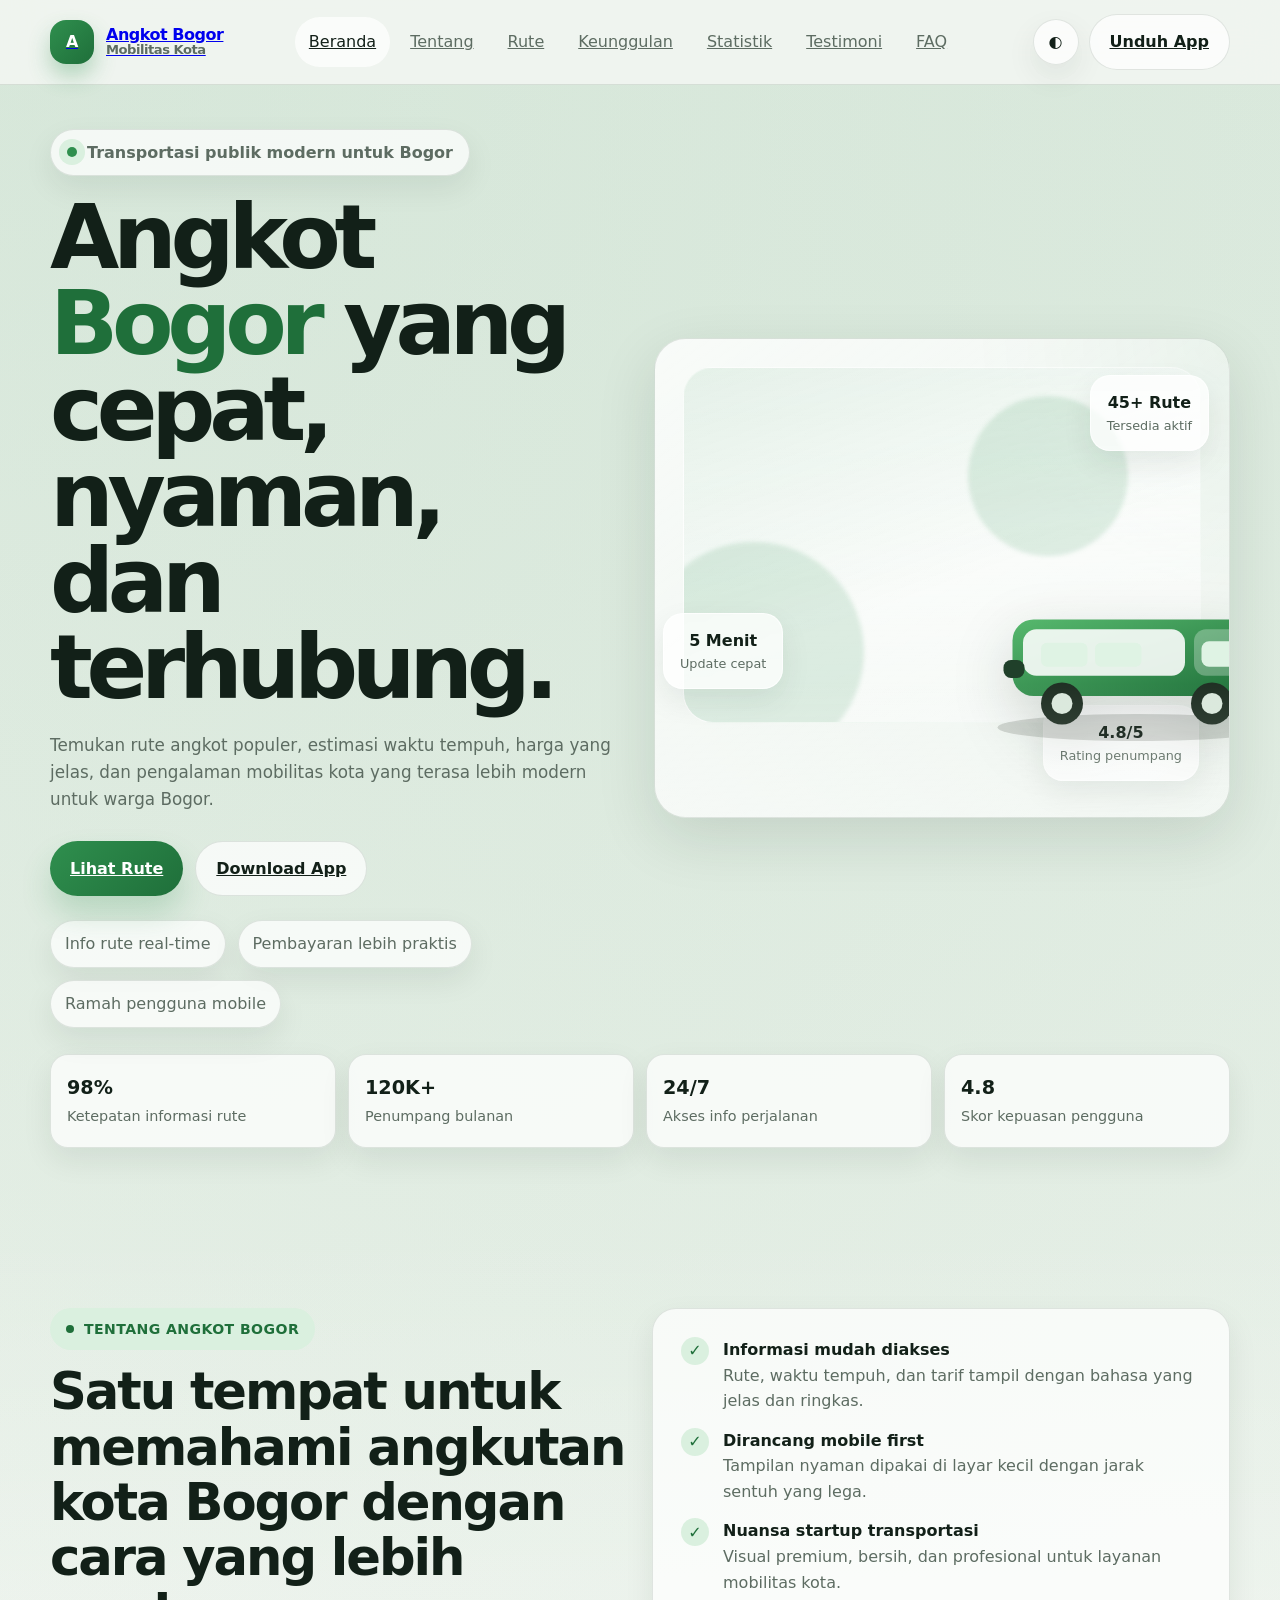
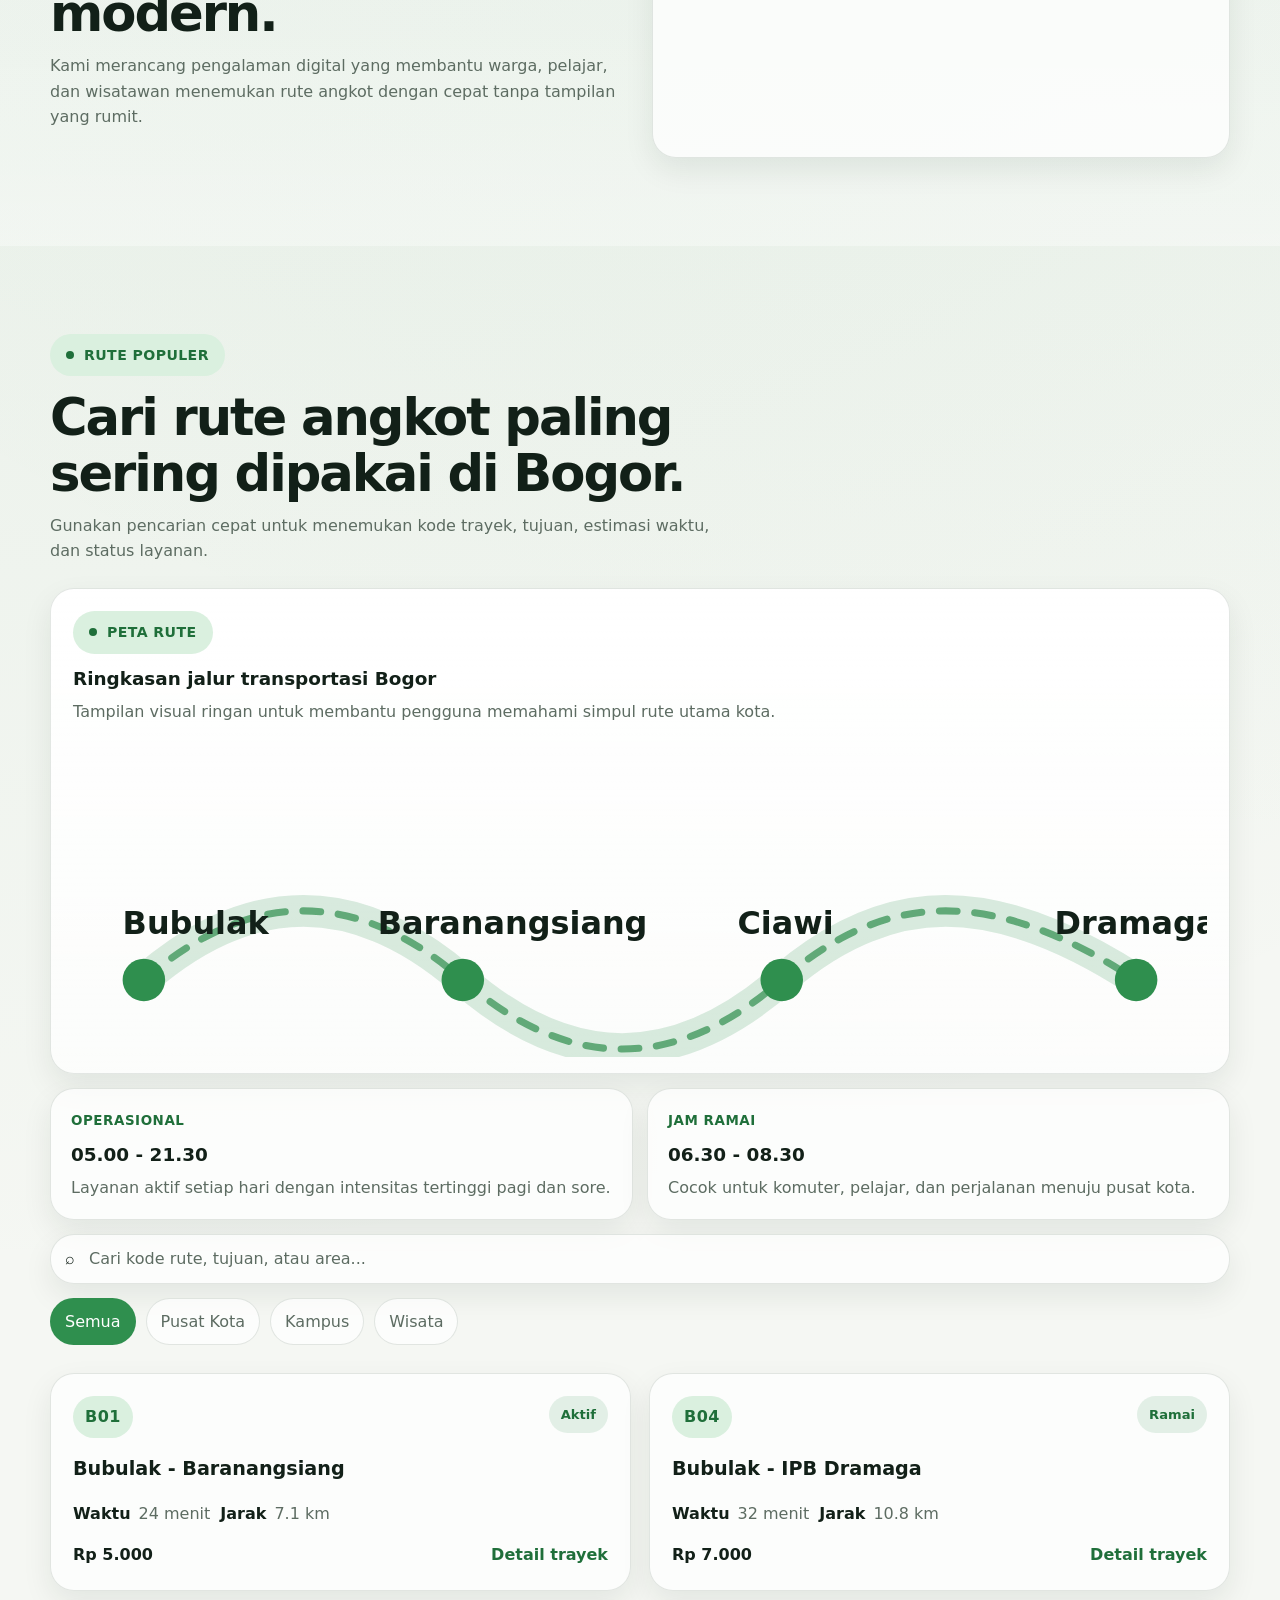
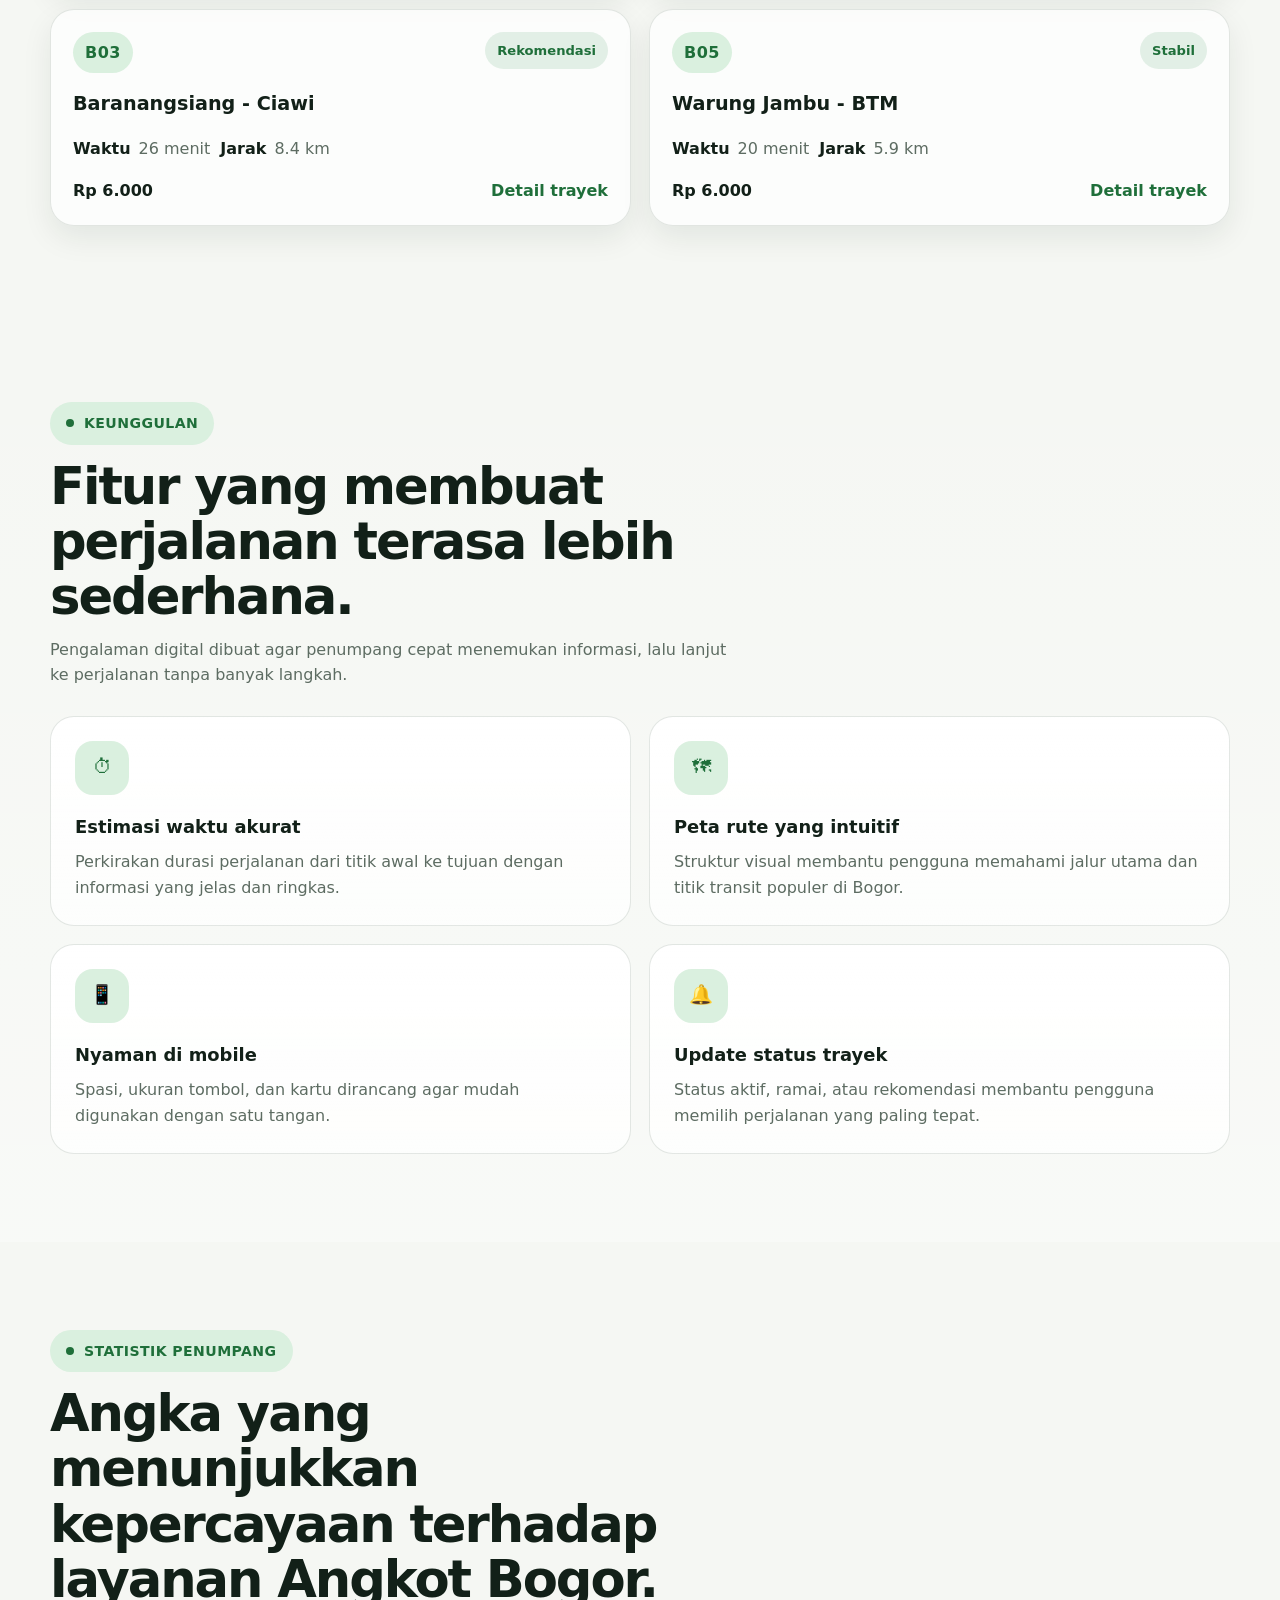
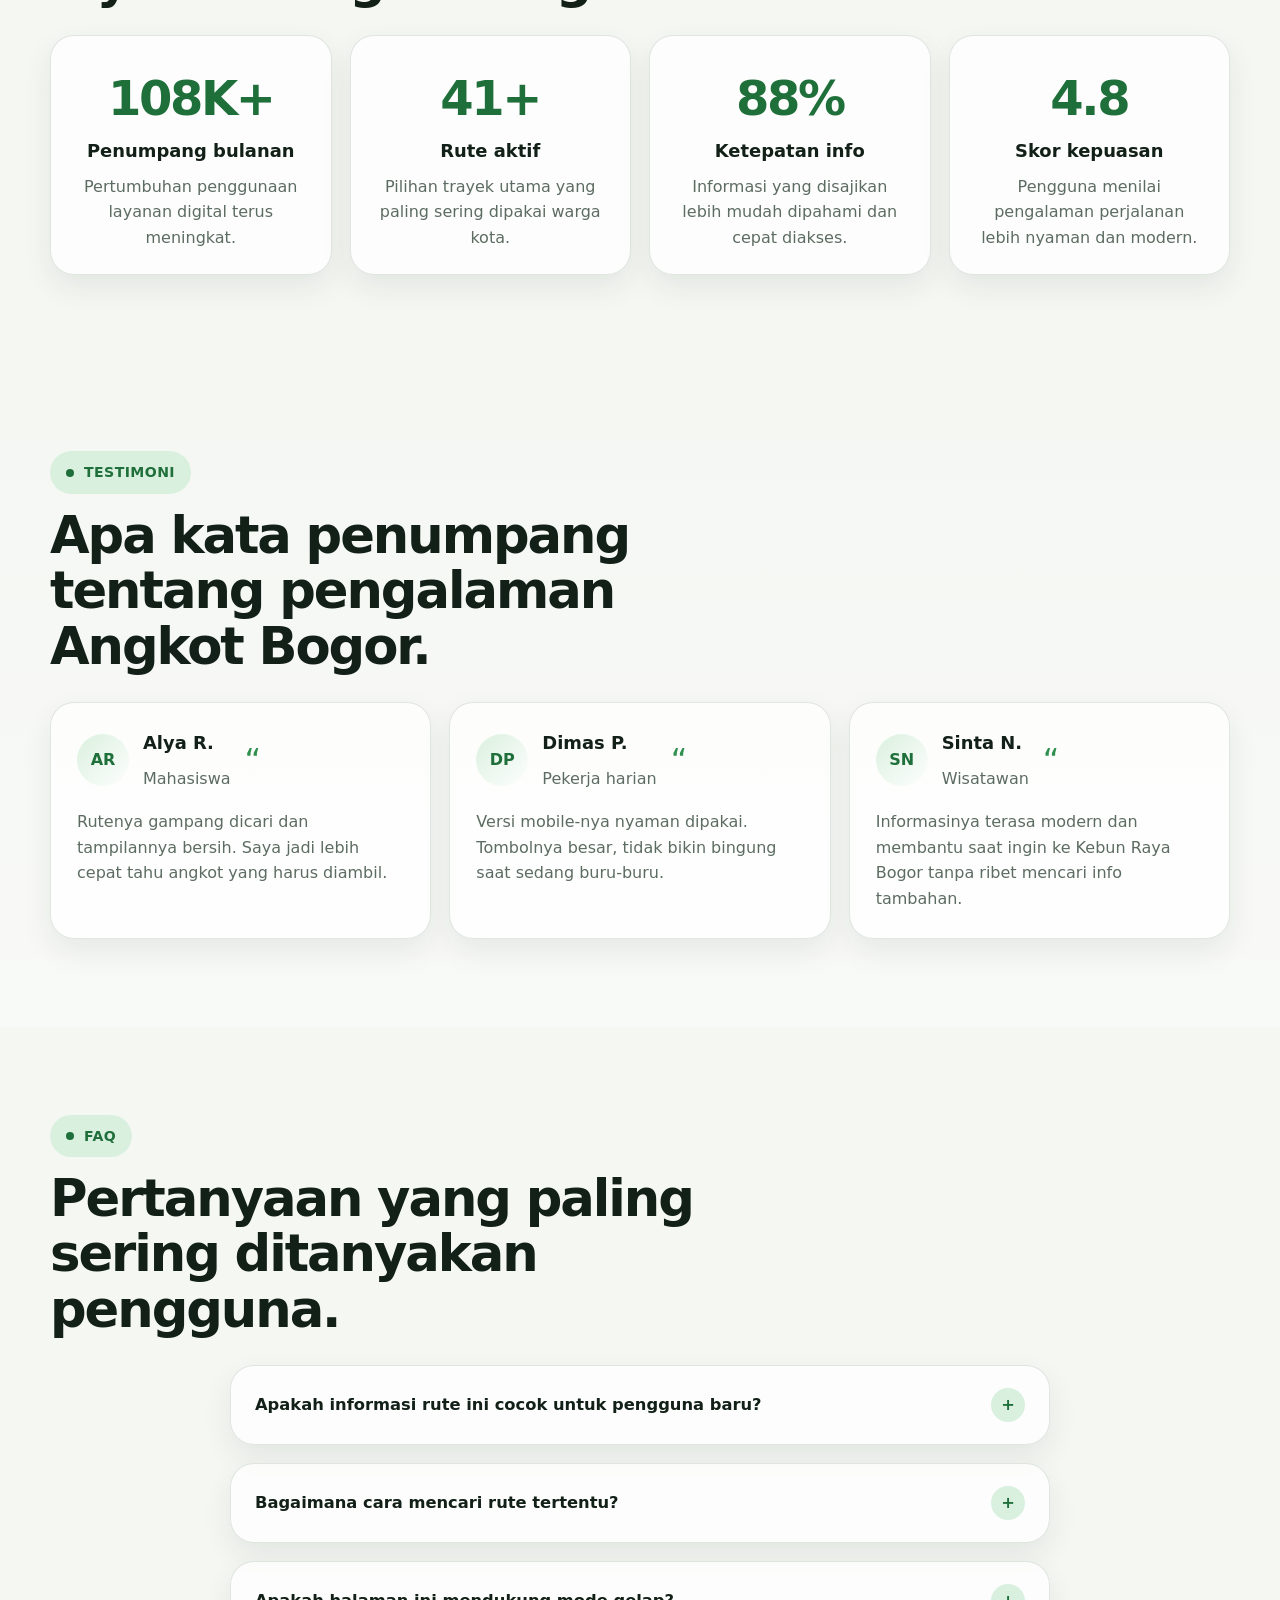
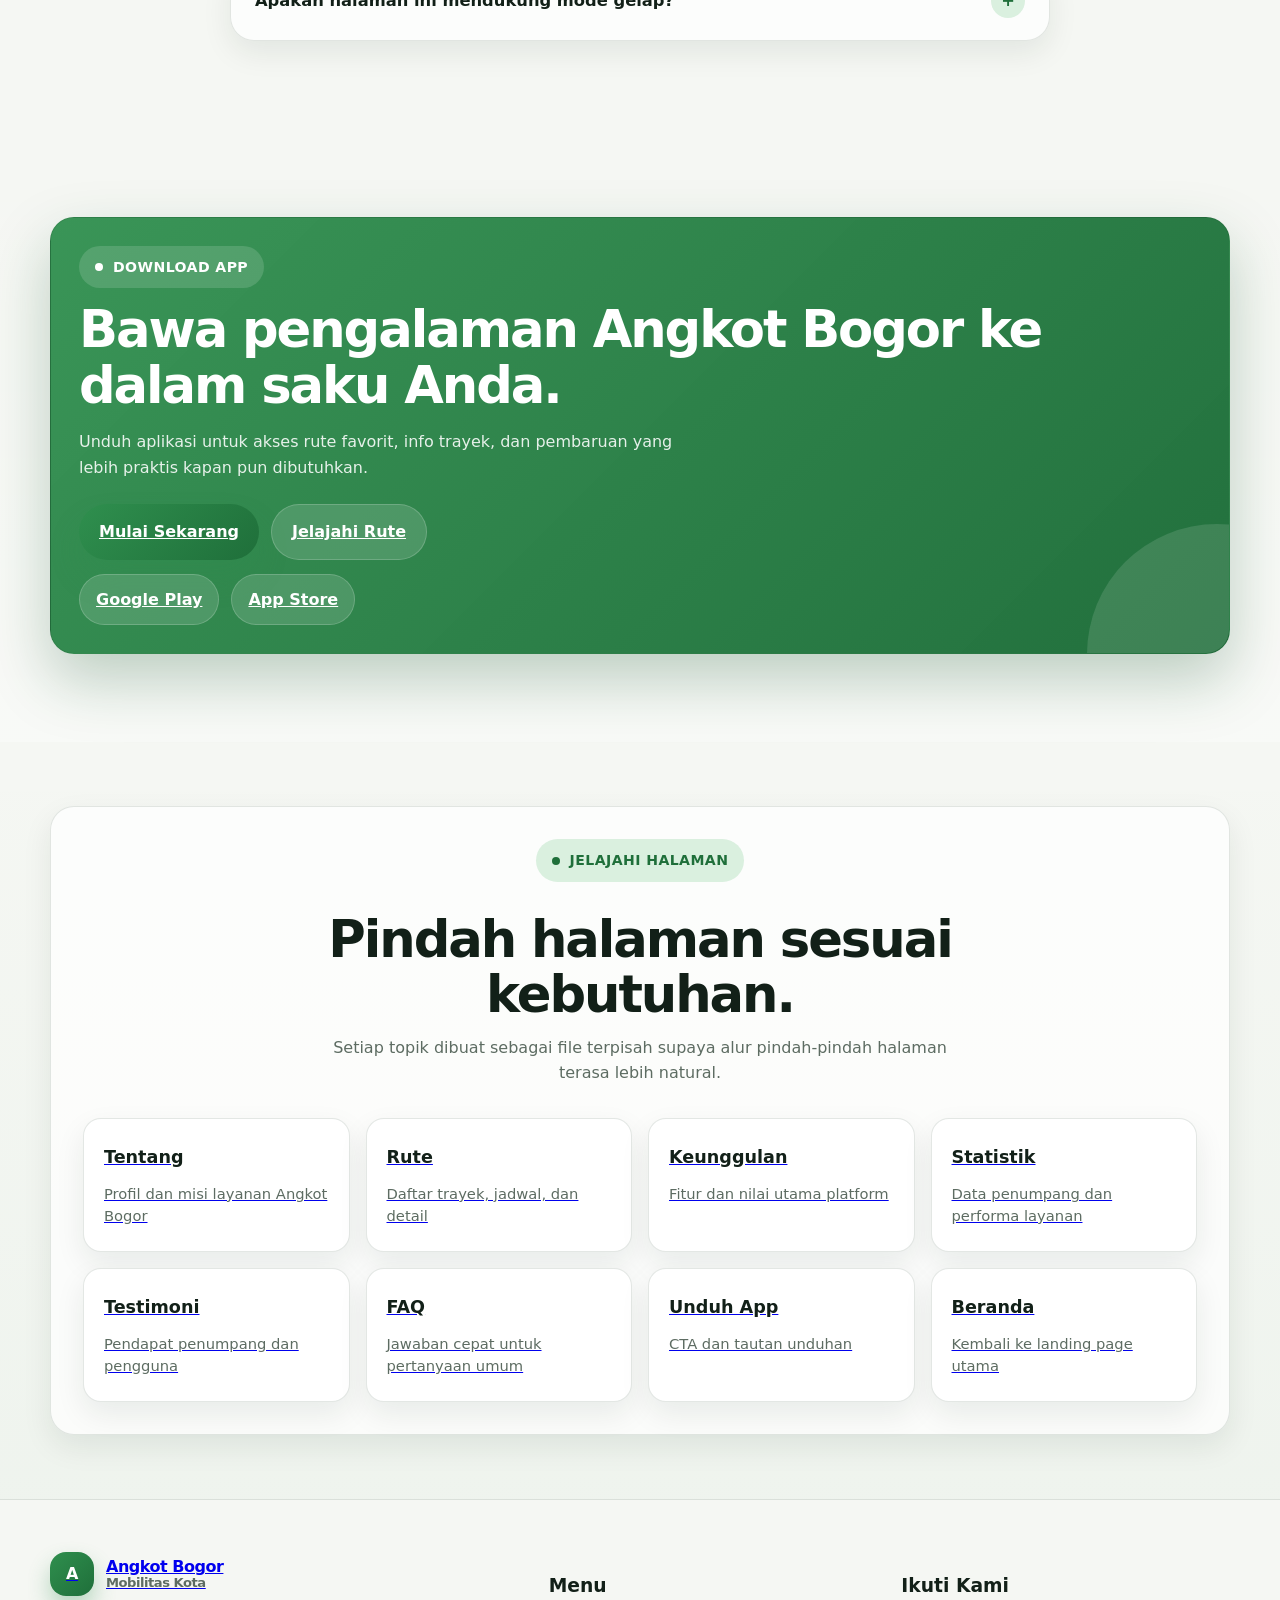
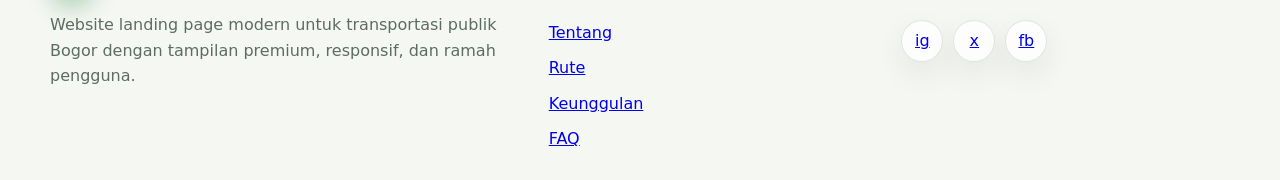
==== commit 51dd621e: "update project" ====
--- a/index.html
+++ b/index.html
@@ -46,11 +46,11 @@
 	<main>
 		<section class="hero section" id="home">
 			<div class="container hero-grid">
-				<div class="hero-copy reveal" data-reveal>
+				<div class="hero-copy reveal" data-reveal data-parallax-fade="0.0014" data-parallax-min-opacity="0.58">
 					<div class="hero-badge">Transportasi publik modern untuk Bogor</div>
-					<h1 class="hero-title" data-hero-title>Angkot <span class="accent">Bogor</span> yang cepat, nyaman, dan terhubung.</h1>
-					<p class="hero-text" data-hero-copy>Temukan rute angkot populer, estimasi waktu tempuh, harga yang jelas, dan pengalaman mobilitas kota yang terasa lebih modern untuk warga Bogor.</p>
-					<div class="hero-actions" data-hero-actions>
+					<h1 class="hero-title" data-hero-title data-parallax-speed="0.03">Angkot <span class="accent">Bogor</span> yang cepat, nyaman, dan terhubung.</h1>
+					<p class="hero-text" data-hero-copy data-parallax-speed="0.05">Temukan rute angkot populer, estimasi waktu tempuh, harga yang jelas, dan pengalaman mobilitas kota yang terasa lebih modern untuk warga Bogor.</p>
+					<div class="hero-actions" data-hero-actions data-parallax-speed="0.07">
 						<a class="primary-button" href="#routes">Lihat Rute</a>
 						<a class="secondary-button" href="#download">Download App</a>
 					</div>
@@ -61,22 +61,22 @@
 					</ul>
 				</div>
 
-				<div class="hero-visual reveal" data-reveal>
-					<div class="hero-card" data-hero-stage>
-						<div class="hero-graphic"></div>
-						<div class="hero-float one">
+				<div class="hero-visual reveal" data-reveal data-parallax-speed="0.04">
+					<div class="hero-card" data-hero-stage data-parallax-speed="0.08">
+						<div class="hero-graphic" data-parallax-speed="0.02"></div>
+						<div class="hero-float one" data-parallax-speed="0.12">
 							<strong>45+ Rute</strong>
 							<span>Tersedia aktif</span>
 						</div>
-						<div class="hero-float two">
+						<div class="hero-float two" data-parallax-speed="0.16">
 							<strong>5 Menit</strong>
 							<span>Update cepat</span>
 						</div>
-						<div class="hero-float three">
+						<div class="hero-float three" data-parallax-speed="0.2">
 							<strong>4.8/5</strong>
 							<span>Rating penumpang</span>
 						</div>
-						<svg class="hero-vehicle" viewBox="0 0 520 260" role="img" aria-label="Ilustrasi angkot Bogor modern">
+						<svg class="hero-vehicle" data-parallax-speed="0.1" viewBox="0 0 520 260" role="img" aria-label="Ilustrasi angkot Bogor modern">
 							<defs>
 								<linearGradient id="busBody" x1="0%" y1="0%" x2="100%" y2="100%">
 									<stop offset="0%" stop-color="#56b86d" />
@@ -424,6 +424,26 @@
 		</section>
 	</main>
 
+	<section class="page-switch-section">
+		<div class="container">
+			<div class="page-switch-card reveal" data-reveal>
+				<span class="section-kicker">Jelajahi Halaman</span>
+				<h2 class="section-title">Pindah halaman sesuai kebutuhan.</h2>
+				<p class="section-copy">Setiap topik dibuat sebagai file terpisah supaya alur pindah-pindah halaman terasa lebih natural.</p>
+				<div class="page-switch-grid">
+					<a class="page-switch-link" href="about.html"><strong>Tentang</strong><span>Profil dan misi layanan Angkot Bogor</span></a>
+					<a class="page-switch-link" href="routes.html"><strong>Rute</strong><span>Daftar trayek, jadwal, dan detail</span></a>
+					<a class="page-switch-link" href="features.html"><strong>Keunggulan</strong><span>Fitur dan nilai utama platform</span></a>
+					<a class="page-switch-link" href="stats.html"><strong>Statistik</strong><span>Data penumpang dan performa layanan</span></a>
+					<a class="page-switch-link" href="testimonials.html"><strong>Testimoni</strong><span>Pendapat penumpang dan pengguna</span></a>
+					<a class="page-switch-link" href="faq.html"><strong>FAQ</strong><span>Jawaban cepat untuk pertanyaan umum</span></a>
+					<a class="page-switch-link" href="download.html"><strong>Unduh App</strong><span>CTA dan tautan unduhan</span></a>
+					<a class="page-switch-link" href="index.html"><strong>Beranda</strong><span>Kembali ke landing page utama</span></a>
+				</div>
+			</div>
+		</div>
+	</section>
+
 	<footer class="site-footer">
 		<div class="container footer-grid">
 			<div class="footer-brand">
--- a/styles.css
+++ b/styles.css
@@ -33,6 +33,8 @@
   --green-strong: #2ca54b;
   --green-soft: rgba(83, 195, 111, 0.14);
   --shadow: 0 20px 60px rgba(0, 0, 0, 0.34);
+  position: relative;
+  isolation: isolate;
   --shadow-soft: 0 12px 30px rgba(0, 0, 0, 0.24);
 }
 
@@ -76,6 +78,7 @@
   cursor: pointer;
 }
 
+  transition: box-shadow var(--transition), background var(--transition), transform var(--transition);
 a {
   color: inherit;
   text-decoration: none;
@@ -132,7 +135,128 @@
 .section-copy {
   margin: 0;
   color: var(--muted);
-  font-size: 1.02rem;
+  transition: transform var(--transition), box-shadow var(--transition), background var(--transition), border-color var(--transition);
+}
+
+.page-hero {
+  padding: 56px 0 28px;
+}
+
+.page-hero-grid {
+  display: grid;
+  gap: 18px;
+  align-items: end;
+}
+
+.page-hero-card,
+.page-switch-card,
+.page-panel {
+  border-radius: var(--radius-lg);
+  background: var(--surface);
+  border: 1px solid var(--line);
+  box-shadow: var(--shadow-soft);
+}
+
+.page-hero-card {
+  padding: 24px;
+}
+
+.page-hero-title {
+  margin: 12px 0 10px;
+  font-size: clamp(2.2rem, 5vw, 4.4rem);
+  line-height: 1;
+  letter-spacing: -0.06em;
+}
+
+.page-hero-card p {
+  max-width: 64ch;
+  color: var(--muted);
+}
+
+.page-switch-section {
+  padding: 64px 0;
+  background: linear-gradient(180deg, transparent, rgba(47, 143, 78, 0.03));
+}
+
+.page-switch-card {
+  padding: 32px;
+  text-align: center;
+}
+
+.page-switch-card .section-kicker {
+  margin: 0 auto 16px;
+}
+
+.page-switch-card .section-title {
+  max-width: 680px;
+  margin-left: auto;
+  margin-right: auto;
+}
+
+.page-switch-card .section-copy {
+  max-width: 620px;
+  margin-left: auto;
+  margin-right: auto;
+  margin-bottom: 32px;
+}
+
+.page-switch-grid {
+  display: grid;
+  gap: 16px;
+  grid-template-columns: repeat(auto-fit, minmax(240px, 1fr));
+  margin-top: 32px;
+}
+
+.page-switch-link {
+  display: flex;
+  flex-direction: column;
+  gap: 8px;
+  padding: 24px 20px;
+  border-radius: var(--radius-md);
+  background: var(--surface-strong);
+  border: 1px solid var(--line);
+  box-shadow: var(--shadow-soft);
+  transition: transform var(--transition), box-shadow var(--transition), border-color var(--transition);
+  cursor: pointer;
+  text-align: left;
+}
+
+.page-switch-link:hover {
+  transform: translateY(-4px);
+  box-shadow: var(--shadow);
+  border-color: rgba(47, 143, 78, 0.3);
+}
+
+.page-switch-link strong {
+  font-size: 1.1rem;
+  color: var(--text);
+  display: block;
+  margin-bottom: 4px;
+}
+
+.page-switch-link span {
+  color: var(--muted);
+  font-size: 0.92rem;
+  line-height: 1.5;
+}
+
+.page-panel {
+  padding: 24px;
+}
+
+.page-list {
+  margin: 0;
+  padding-left: 18px;
+  color: var(--muted);
+}
+
+.page-list li + li {
+  margin-top: 10px;
+}
+
+.page-note {
+  color: var(--muted);
+  margin: 0;
 }
 
 .site-header {
@@ -265,6 +389,13 @@
   padding: 44px 0 72px;
 }
 
+[data-parallax-speed],
+[data-parallax-fade] {
+  transform: translate3d(0, 0, 0);
+  will-change: transform, opacity;
+  backface-visibility: hidden;
+}
+
 .hero-grid {
   display: grid;
   gap: 28px;
@@ -359,6 +490,19 @@
     radial-gradient(circle at top right, rgba(47, 143, 78, 0.18), transparent 34%);
   border: 1px solid var(--line);
   box-shadow: var(--shadow);
+}
+
+body.low-motion [data-parallax-speed],
+body.low-motion [data-parallax-fade] {
+  transform: none !important;
+  will-change: auto;
+}
+
+body.low-motion .hero-float,
+body.low-motion .hero-vehicle,
+body.low-motion .hero-graphic::before,
+body.low-motion .hero-graphic::after {
+  animation: none !important;
 }
 
 [data-theme="dark"] .hero-card {
@@ -616,6 +760,77 @@
   color: var(--text);
 }
 
+.route-map-stage {
+  position: relative;
+  overflow: hidden;
+  padding-bottom: 8px;
+}
+
+.map-node {
+  position: absolute;
+  width: 54px;
+  height: 54px;
+  border-radius: 50%;
+  display: grid;
+  place-items: center;
+  background: var(--surface-strong);
+  color: var(--green-strong);
+  border: 1px solid var(--line);
+  box-shadow: var(--shadow-soft);
+  font-weight: 800;
+  transform: translate(-50%, -50%);
+  transition: transform var(--transition), background var(--transition), color var(--transition), box-shadow var(--transition);
+}
+
+.map-node:hover,
+.map-node.active {
+  background: var(--green);
+  color: #fff;
+  box-shadow: 0 16px 28px rgba(47, 143, 78, 0.24);
+  transform: translate(-50%, -50%) scale(1.08);
+}
+
+.map-tooltip {
+  position: absolute;
+  left: 16px;
+  bottom: 16px;
+  display: grid;
+  gap: 4px;
+  max-width: 240px;
+  padding: 14px 16px;
+  border-radius: 18px;
+  background: rgba(255, 255, 255, 0.84);
+  border: 1px solid rgba(255, 255, 255, 0.68);
+  box-shadow: var(--shadow-soft);
+}
+
+[data-theme="dark"] .map-tooltip {
+  background: rgba(20, 32, 23, 0.86);
+  border-color: rgba(255, 255, 255, 0.08);
+}
+
+.map-tooltip strong {
+  font-size: 0.98rem;
+}
+
+.map-tooltip span {
+  color: var(--muted);
+  font-size: 0.88rem;
+}
+
+.map-summary {
+  padding: 18px 20px;
+  border-radius: var(--radius-lg);
+  background: var(--surface);
+  border: 1px solid var(--line);
+  box-shadow: var(--shadow-soft);
+}
+
+.map-summary h3 {
+  margin: 10px 0 6px;
+  font-size: 1.14rem;
+}
+
 .search-bar {
   display: flex;
   align-items: center;
@@ -670,6 +885,11 @@
   display: grid;
   gap: 16px;
   transition: transform var(--transition), box-shadow var(--transition), border-color var(--transition);
+}
+
+.route-card.is-highlighted {
+  border-color: rgba(47, 143, 78, 0.42);
+  box-shadow: 0 24px 50px rgba(47, 143, 78, 0.18);
 }
 
 .route-card:hover,
@@ -1019,12 +1239,14 @@
   place-items: center;
   padding: 20px;
   opacity: 0;
+  visibility: hidden;
   pointer-events: none;
   transition: opacity var(--transition);
 }
 
 .route-modal.open {
   opacity: 1;
+  visibility: visible;
   pointer-events: auto;
 }
 
@@ -1209,6 +1431,11 @@
     grid-template-columns: repeat(2, minmax(0, 1fr));
   }
 
+  .page-hero-grid,
+  .page-panel-grid {
+    grid-template-columns: repeat(2, minmax(0, 1fr));
+  }
+
   .routes-grid {
     grid-template-columns: repeat(2, minmax(0, 1fr));
   }
@@ -1225,6 +1452,16 @@
   .footer-grid {
     grid-template-columns: 1.3fr 0.9fr 0.9fr;
     align-items: start;
+  }
+
+  .page-switch-grid {
+    grid-template-columns: repeat(2, minmax(0, 1fr));
+  }
+}
+
+@media (min-width: 1024px) {
+  .page-switch-grid {
+    grid-template-columns: repeat(4, minmax(0, 1fr));
   }
 }
 
@@ -1339,21 +1576,36 @@
     grid-template-columns: 1fr;
   }
 
+  .route-map-stage {
+    min-height: 220px;
+  }
+
+  .map-node {
+    width: 46px;
+    height: 46px;
+    font-size: 0.9rem;
+  }
+
+  .map-tooltip {
+    position: static;
+    max-width: none;
+    margin-top: 12px;
+  }
+
   .route-modal-panel {
     padding: 22px;
   }
 
-  .route-top,
-  .testimonial-top {
-    align-items: flex-start;
-    flex-direction: column;
-  }
-
-  .faq-trigger {
-    padding: 20px;
-  }
-
-  .faq-content p {
-    padding: 0 20px 20px;
-  }
-}
+  .page-switch-grid {
+    grid-template-columns: 1fr;
+    gap: 14px;
+  }
+
+  .page-switch-card {
+    padding: 28px 24px;
+  }
+
+  .page-switch-link {
+    padding: 20px 18px;
+  }
+}
